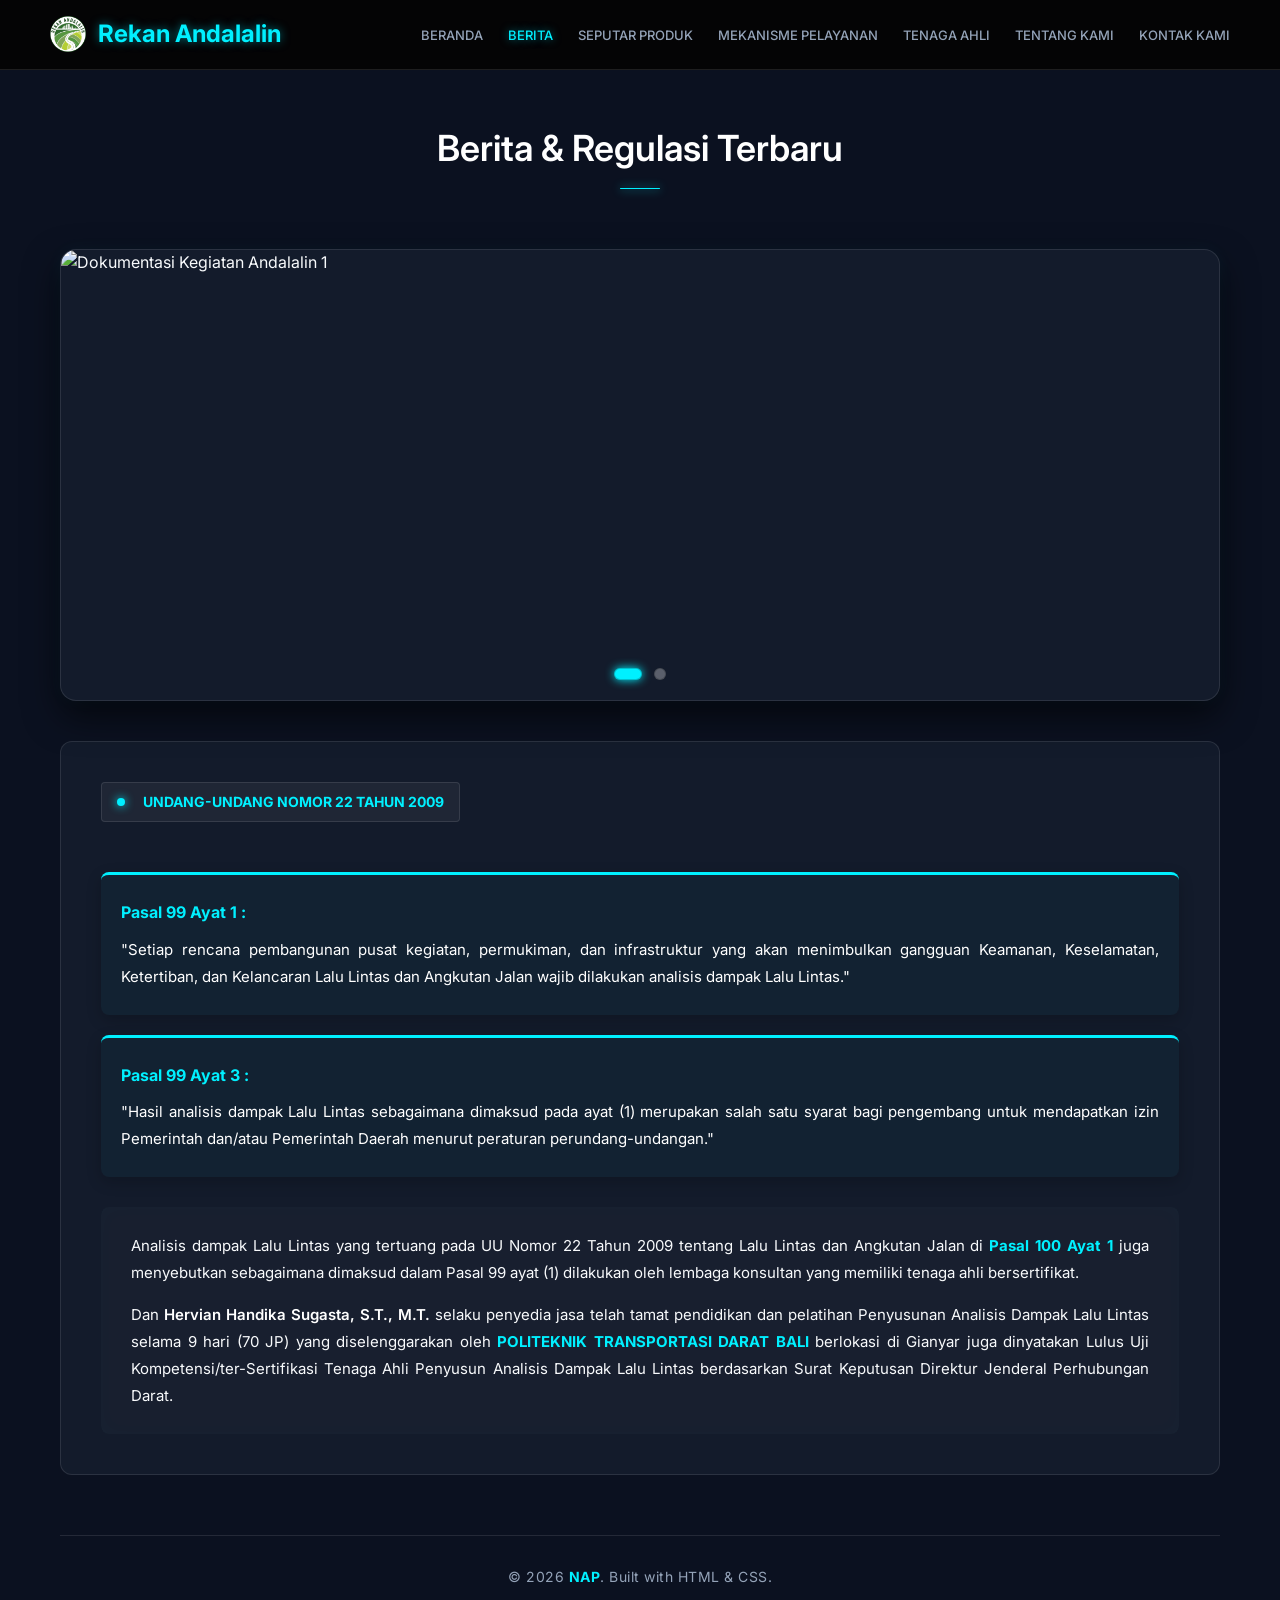
==== berita.html @ 8e554e56 "Update berita.html" ====
<!DOCTYPE html>
<html lang="id">
<head>
    <meta charset="UTF-8">
    <meta name="viewport" content="width=device-width, initial-scale=1.0">
    <title>Berita & Regulasi - Rekan Andalalin</title>
    <link rel="icon" type="image/png" href="logo.png">
    <link rel="stylesheet" href="style.css">
    <link href="https://fonts.googleapis.com/css2?family=Inter:wght@300;400;500;600;700&display=swap" rel="stylesheet">
</head>
<body>

    <nav class="navbar">
        <a href="index.html" class="logo-area" style="text-decoration: none;">
            <img src="logo.png" alt="Logo Rekan Andalalin" class="brand-logo">
            <h1 class="logo-text">Rekan Andalalin</h1>
        </a>
        
        <div class="hamburger" id="hamburger">
            <span></span>
            <span></span>
            <span></span>
        </div>

        <ul class="nav-links">
            <li><a href="index.html" class="nav-item">BERANDA</a></li>
            <li><a href="berita.html" class="nav-item active">BERITA</a></li>
            <li><a href="seputar-produk.html" class="nav-item">SEPUTAR PRODUK</a></li>
            <li><a href="mekanisme-pelayanan.html" class="nav-item">MEKANISME PELAYANAN</a></li>
            <li><a href="tenaga-ahli.html" class="nav-item">TENAGA AHLI</a></li>
            <li><a href="tentang-kami.html" class="nav-item">TENTANG KAMI</a></li>
            <li><a href="kontak-kami.html" class="nav-item">KONTAK KAMI</a></li>
        </ul>
    </nav>

    <main class="dashboard-container" style="padding-top: 120px;">
        
        <div style="text-align: center; margin-bottom: 60px;">
            <h2 class="section-title" style="margin-bottom: 10px;">Berita & Regulasi Terbaru</h2>
            <div style="width: 40px; height: 1px; background-color: var(--neon-cyan); margin: 0 auto; border-radius: 2px; box-shadow: 0 0 10px var(--neon-cyan);"></div>
        </div>

        <div class="carousel-container">
            <div class="carousel-wrapper">
                <div class="carousel-item active">
                    <img src="berita-cont-1.png" alt="Dokumentasi Kegiatan Andalalin 1">
                </div>
                <div class="carousel-item">
                    <img src="berita-cont-2.png" alt="Dokumentasi Kegiatan Andalalin 2">
                </div>
            </div>
            
            <div class="carousel-indicators">
                <span class="indicator active" onclick="jumpToSlide(0)"></span>
                <span class="indicator" onclick="jumpToSlide(1)"></span>
            </div>
        </div>

        <div class="extra-services">
            <div class="cyber-card-wide text-left">
                <div class="sub2-badge">
                    <span class="pulse-dot"></span> UNDANG-UNDANG NOMOR 22 TAHUN 2009
                </div>
                
                <div style="background: rgba(0, 240, 255, 0.03); border-top: 3px solid var(--neon-cyan); border-radius: 8px; padding: 25px 20px; margin-bottom: 20px; margin-top: 25px; box-shadow: 0 5px 15px rgba(0,0,0,0.2);">
                    <strong style="color: var(--neon-cyan); font-size: 16px; font-weight: 700; display: block; margin-bottom: 10px;">Pasal 99 Ayat 1 :</strong>
                    <p style="color: #fff; font-size: 15px; line-height: 1.8; margin: 0; text-align: justify;">
                        "Setiap rencana pembangunan pusat kegiatan, permukiman, dan infrastruktur yang akan menimbulkan gangguan Keamanan, Keselamatan, Ketertiban, dan Kelancaran Lalu Lintas dan Angkutan Jalan wajib dilakukan analisis dampak Lalu Lintas."
                    </p>
                </div>

                <div style="background: rgba(0, 240, 255, 0.03); border-top: 3px solid var(--neon-cyan); border-radius: 8px; padding: 25px 20px; margin-bottom: 30px; box-shadow: 0 5px 15px rgba(0,0,0,0.2);">
                    <strong style="color: var(--neon-cyan); font-size: 16px; font-weight: 700; display: block; margin-bottom: 10px;">Pasal 99 Ayat 3 :</strong>
                    <p style="color: #fff; font-size: 15px; line-height: 1.8; margin: 0; text-align: justify;">
                        "Hasil analisis dampak Lalu Lintas sebagaimana dimaksud pada ayat (1) merupakan salah satu syarat bagi pengembang untuk mendapatkan izin Pemerintah dan/atau Pemerintah Daerah menurut peraturan perundang-undangan."
                    </p>
                </div>

                <div style="background: rgba(255, 255, 255, 0.02); border-radius: 8px; padding: 25px 30px; margin-top: 20px; box-shadow: inset 0 0 20px rgba(0, 240, 255, 0.02);">
                    <p style="color: var(--text-light); line-height: 1.8; font-size: 15px; text-align: justify; margin: 0 0 15px 0;">
                        Analisis dampak Lalu Lintas yang tertuang pada UU Nomor 22 Tahun 2009 tentang Lalu Lintas dan Angkutan Jalan di <strong style="color: var(--neon-cyan);">Pasal 100 Ayat 1</strong> juga menyebutkan sebagaimana dimaksud dalam Pasal 99 ayat (1) dilakukan oleh lembaga konsultan yang memiliki tenaga ahli bersertifikat. 
                    </p>
                    
                    <p style="color: var(--text-light); line-height: 1.8; font-size: 15px; text-align: justify; margin: 0;">
                        Dan <strong style="color: #fff; font-weight: 600;">Hervian Handika Sugasta, S.T., M.T.</strong> selaku penyedia jasa telah tamat pendidikan dan pelatihan Penyusunan Analisis Dampak Lalu Lintas selama 9 hari (70 JP) yang diselenggarakan oleh <strong style="color: var(--neon-cyan);">POLITEKNIK TRANSPORTASI DARAT BALI</strong> berlokasi di Gianyar juga dinyatakan Lulus Uji Kompetensi/ter-Sertifikasi Tenaga Ahli Penyusun Analisis Dampak Lalu Lintas berdasarkan Surat Keputusan Direktur Jenderal Perhubungan Darat.
                    </p>
                </div>

            </div>
        </div>

        <footer class="site-footer">
            &copy; 2026 <a href="#" id="smart-email" title="Kirim Email ke NAP">NAP</a>. Built with HTML & CSS.
        </footer>
    </main>

    <script>
        // 1. Script Hamburger Menu Responsif
        const hamburger = document.getElementById("hamburger");
        const navMenu = document.querySelector(".nav-links");

        hamburger.addEventListener("click", () => {
            navMenu.classList.toggle("show");
        });

        // 2. Logic Mekanisme Carousel Otomatis 10 Detik
        let currentSlideIndex = 0;
        const slides = document.querySelectorAll('.carousel-item');
        const indicators = document.querySelectorAll('.indicator');
        const slideIntervalTime = 10000; 
        let slideTimer;

        function showSlide(index) {
            if (slides.length === 0) return;

            if (index >= slides.length) currentSlideIndex = 0;
            if (index < 0) currentSlideIndex = slides.length - 1;

            slides.forEach(slide => slide.classList.remove('active'));
            indicators.forEach(ind => ind.classList.remove('active'));

            slides[currentSlideIndex].classList.add('active');
            indicators[currentSlideIndex].classList.add('active');
        }

        function nextSlide() {
            currentSlideIndex++;
            showSlide(currentSlideIndex);
        }

        function jumpToSlide(index) {
            currentSlideIndex = index;
            showSlide(currentSlideIndex);
            resetTimer(); 
        }

        function startTimer() {
            slideTimer = setInterval(nextSlide, slideIntervalTime);
        }

        function resetTimer() {
            clearInterval(slideTimer);
            startTimer();
        }

        if (slides.length > 0) {
            startTimer();
        }

        // 3. Script Smart Email Link Footer
        const emailLink = document.getElementById("smart-email");
        const emailAddress = "nopiadintya24@gmail.com";
        const isMobile = /Android|webOS|iPhone|iPad|iPod|BlackBerry|IEMobile|Opera Mini/i.test(navigator.userAgent);

        if (isMobile) {
            emailLink.href = "mailto:" + emailAddress;
        } else {
            emailLink.href = "https://mail.google.com/mail/?view=cm&fs=1&to=" + emailAddress;
            emailLink.target = "_blank";
        }
    </script>
</body>
</html>
---- style.css ----
/* =========================================
   MASTER STYLE.CSS - REKAN ANDALALIN
   ========================================= */

/* --- 1. Reset & Variables --- */
:root {
    --bg-main: #0b1120;
    --bg-card: #131b2b;
    --neon-cyan: #00f0ff;
    --neon-violet: #a855f7;
    --text-light: #f8fafc;
    --text-muted: #94a3b8;
    --border-dim: rgba(255, 255, 255, 0.1);
}

.theme-violet {
    --neon-cyan: var(--neon-violet); 
}

* {
    margin: 0;
    padding: 0;
    box-sizing: border-box;
    font-family: 'Inter', sans-serif;
}

html { scroll-behavior: smooth; }
[id] { scroll-margin-top: 70px; }

body {
    background-color: var(--bg-main);
    color: var(--text-light);
    overflow-x: hidden;
    line-height: 1.6;
}

/* --- 2. Navigasi & Hamburger --- */
.navbar {
    display: flex; align-items: center; background-color: rgba(5, 5, 5, 0.95);
    backdrop-filter: blur(10px); height: 70px; position: fixed; top: 0; width: 100%;
    z-index: 1000; border-bottom: 1px solid var(--border-dim); padding: 0 50px;
}
.logo-area { display: flex; align-items: center; gap: 12px; }
.brand-logo { height: 36px; width: auto; object-fit: contain; }
.logo-text { font-size: 24px; font-weight: 700; color: var(--neon-cyan); text-shadow: 0 0 10px rgba(0, 240, 255, 0.5); }

.nav-links { display: flex; gap: 25px; list-style: none; margin-left: auto; }
.nav-links a { color: var(--text-muted); text-decoration: none; font-size: 13px; font-weight: 500; transition: all 0.3s ease; }
.nav-links a:hover, .nav-links a.active { color: var(--neon-cyan); text-shadow: 0 0 8px rgba(0, 240, 255, 0.5); }

.hamburger { display: none; flex-direction: column; gap: 5px; cursor: pointer; margin-left: auto; }
.hamburger span { width: 25px; height: 3px; background-color: var(--neon-cyan); border-radius: 2px; transition: 0.3s; }

/* --- 3. Hero Section --- */
.hero-section {
    position: relative; height: 100vh; display: flex; justify-content: center; align-items: center;
    background: linear-gradient(rgba(0, 0, 0, 0.6), rgba(0, 0, 0, 0.85)), url('https://images.unsplash.com/photo-1449824913935-59a10b8d2000?auto=format&fit=crop&w=1920&q=80') center/cover;
}
.hero-content { text-align: center; margin-top: -50px; padding: 0 20px; }
.hero-title { font-size: 64px; color: #fff; margin-bottom: 15px; font-weight: 700; letter-spacing: 1px; }
.hero-subtitle { font-size: 20px; color: var(--text-muted); font-weight: 300; }
.scroll-down { position: absolute; bottom: 50px; left: 50%; transform: translateX(-50%); width: 50px; height: 50px; border: 1px solid rgba(255, 255, 255, 0.3); border-radius: 50%; display: flex; justify-content: center; align-items: center; color: #fff; text-decoration: none; transition: 0.3s; animation: bounce 2s infinite; }
.scroll-down:hover { border-color: var(--neon-cyan); color: var(--neon-cyan); box-shadow: 0 0 15px rgba(0, 240, 255, 0.3); }
@keyframes bounce { 0%, 20%, 50%, 80%, 100% { transform: translateY(0) translateX(-50%); } 40% { transform: translateY(-15px) translateX(-50%); } 60% { transform: translateY(-7px) translateX(-50%); } }

/* --- KAPSUL LOGO SERTIFIKASI (HERO) --- */
.hero-certification { margin-bottom: 30px; padding: 0 10px; }
.cert-text { font-size: 12px; color: var(--neon-cyan); letter-spacing: 2px; font-weight: 600; margin-bottom: 15px; text-transform: uppercase; }
.glass-pill { display: inline-flex; justify-content: center; align-items: center; gap: 40px; background: rgba(0, 0, 0, 0.4); backdrop-filter: blur(8px); padding: 15px 45px; border-radius: 60px; border: 1px solid rgba(255, 255, 255, 0.1); box-shadow: 0 10px 30px rgba(0,0,0,0.5); }
.glass-logo { height: 75px; width: auto; filter: drop-shadow(0 5px 5px rgba(0,0,0,0.6)); }

/* --- 4. Layout Grid & Kartu Utama --- */
.dashboard-container { max-width: 1200px; margin: 0 auto; padding: 60px 20px 100px; }
.section-title { text-align: center; font-size: 36px; color: #fff; margin-bottom: 60px; font-weight: 600; }
.grid-3 { display: grid; grid-template-columns: repeat(3, 1fr); gap: 30px; }
.grid-2-services { display: grid; grid-template-columns: 1.5fr 1fr; gap: 30px; }
.grid-half { display: grid; grid-template-columns: 1fr 1fr; gap: 30px; }

.cyber-card { 
    background-color: var(--bg-card); 
    border: 1px solid var(--border-dim); 
    border-radius: 12px; 
    padding: 40px 30px; 
    transition: all 0.3s ease; 
    display: flex;
    flex-direction: column;
    justify-content: flex-start;
    align-items: center; 
    text-align: center;
}
.cyber-card:hover { border-color: var(--neon-cyan); box-shadow: 0 0 20px rgba(0, 240, 255, 0.1); transform: translateY(-5px); }
.cyber-card h3 { color: #fff; font-size: 20px; margin-bottom: 15px; font-weight: 600; }
.cyber-card p { color: var(--text-muted); font-size: 14px; line-height: 1.6; margin: 0; }

.cyber-card-wide { background-color: var(--bg-card); border: 1px solid var(--border-dim); border-radius: 12px; padding: 40px; transition: 0.3s; }
.cyber-card-wide:hover { border-color: var(--neon-cyan); box-shadow: 0 0 20px rgba(0, 240, 255, 0.1); transform: translateY(-5px); }
.cyber-card-wide h3 { font-size: 24px; color: #fff; font-weight: 600; margin-bottom: 20px; padding-bottom: 15px; border-bottom: 1px solid rgba(0, 240, 255, 0.2); }
.cyber-card-wide p { color: var(--text-muted); font-size: 15px; line-height: 1.8; }
.text-left { text-align: left !important; }

.extra-services { display: flex; flex-direction: column; gap: 30px; margin-top: 30px; }

/* --- PERBAIKAN IKON SHAPE DI BERANDA (KANDANG/WRAPPER) --- */
.icon-wrapper {
    height: 60px; 
    display: flex;
    align-items: center; 
    justify-content: center; 
    margin-bottom: 20px; 
}
.icon-shape { opacity: 1; display: block; }
.shape-rendah { width: 40px; height: 3px; background-color: var(--neon-cyan); transform: rotate(45deg); }
.shape-sedang { width: 40px; height: 40px; border: 2px dashed var(--neon-cyan); border-radius: 8px; }
.shape-tinggi { width: 40px; height: 40px; background: repeating-linear-gradient(0deg, transparent, transparent 6px, var(--neon-cyan) 6px, var(--neon-cyan) 8px); }

/* --- 5. HALAMAN SEPUTAR PRODUK --- */
.cyan-text { color: var(--neon-cyan) !important; font-size: 18px !important; margin-bottom: 25px !important; border-bottom: 1px solid rgba(0, 240, 255, 0.2); padding-bottom: 15px; }
.custom-list { margin-left: 20px; margin-bottom: 15px; color: #fff; list-style-type: square; }
.custom-number-list { margin-left: 20px; margin-bottom: 25px; color: var(--text-muted); }
.custom-number-list li { margin-bottom: 8px; padding-left: 5px; }
.note-box { background-color: rgba(0, 240, 255, 0.05); border-left: 4px solid var(--neon-cyan); padding: 15px 20px; border-radius: 4px; color: var(--text-light); font-size: 14px; line-height: 1.6; margin-top: 20px; }
.note-box strong { color: var(--neon-cyan); }
.output-highlight { font-weight: 700; color: var(--text-light); font-size: 18px !important; list-style-type: none !important; background: rgba(148, 163, 184, 0.1); border-left: 3px solid var(--neon-cyan); padding: 12px 20px; border-radius: 0 4px 4px 0; margin-bottom: 15px; margin-left: -20px; display: block; width: fit-content; transition: 0.3s; }
.output-highlight:hover { background: rgba(148, 163, 184, 0.2); box-shadow: inset 0 0 15px rgba(0, 240, 255, 0.1); }

/* --- 6. GAYA KOMPONEN KONTEN KHUSUS --- */
.main-header-panel { background: linear-gradient(90deg, rgba(0, 240, 255, 0.05) 0%, rgba(13, 17, 32, 0.9) 100%); border-left: 4px solid var(--neon-cyan); padding: 30px; margin-bottom: 40px; position: relative; overflow: hidden; }
.header-title-sub1 { font-size: 22px; color: #fff; letter-spacing: 1px; font-weight: 700; }
.sub2-badge { display: inline-flex; align-items: center; gap: 10px; background: rgba(255,255,255,0.05); padding: 8px 15px; border: 1px solid var(--border-dim); border-radius: 4px; font-size: 14px; font-weight: 700; color: var(--neon-cyan); margin-bottom: 25px; }

.pulse-dot { width: 8px; height: 8px; background-color: var(--neon-cyan); border-radius: 50%; box-shadow: 0 0 10px var(--neon-cyan); animation: pulse 2s infinite; flex-shrink: 0; margin-right: 8px; }
@keyframes pulse { 0% { transform: scale(1); opacity: 1; } 50% { transform: scale(1.5); opacity: 0.5; } 100% { transform: scale(1); opacity: 1; } }

.mechanism-list { list-style: none; margin-top: 20px; }
.mechanism-list li { background: rgba(255,255,255,0.02); margin-bottom: 15px; padding: 15px; border-radius: 8px; display: flex; align-items: flex-start; gap: 15px; font-size: 14px; border: 1px solid transparent; transition: 0.3s; flex-wrap: nowrap; }
.mechanism-list li:hover { border-color: rgba(0, 240, 255, 0.3); background: rgba(0, 240, 255, 0.05); }
.mechanism-list span { background: var(--neon-cyan); color: #000; display: flex; align-items: center; justify-content: center; border-radius: 4px; font-weight: 800; font-size: 12px; flex: 0 0 24px; min-height: 24px; max-height: 24px; margin-top: 2px; }
.mechanism-list span.badge-wide { flex: 0 0 75px; max-width: 75px; height: 28px; min-height: 28px; max-height: 28px; border-radius: 6px; font-size: 13px; background: var(--neon-violet); color: #fff; box-shadow: 0 0 10px rgba(168, 85, 247, 0.3); }

.arrow-right { color: var(--neon-cyan); margin: 0 10px; align-self: center; flex-shrink: 0; }
.mech-title { flex: 0 0 280px; }
.mech-desc { flex: 1; }
.feature-box { background: rgba(0, 240, 255, 0.05); border: 1px dashed var(--neon-cyan); padding: 25px; border-radius: 12px; text-align: center; }
.feature-box p { font-size: 16px; color: #fff; }
.feature-box strong { color: var(--neon-cyan); }

.list-label { flex: 0 0 110px; width: 110px; font-weight: 700; color: var(--text-light); }
.list-text { flex: 1; line-height: 1.6; }

/* --- TIMELINE STYLE UNTUK RIWAYAT PENDIDIKAN --- */
.timeline-wrapper { position: relative; margin-top: 25px; padding-bottom: 10px; }
.timeline-wrapper::before { content: ''; position: absolute; left: 37px; top: 15px; bottom: 0; width: 2px; background: rgba(0, 240, 255, 0.3); z-index: 0; }
.timeline-wrapper::after { content: ''; position: absolute; left: 35px; bottom: -5px; width: 6px; height: 6px; background: var(--neon-cyan); border-radius: 50%; box-shadow: 0 0 10px var(--neon-cyan); z-index: 0; }
.timeline-item { display: flex; align-items: center; gap: 20px; margin-bottom: 20px; position: relative; z-index: 1; }
.timeline-item:last-child { margin-bottom: 0; }
.timeline-badge { flex: 0 0 75px; width: 75px; height: 30px; background: var(--neon-cyan); color: #0b1120; display: flex; align-items: center; justify-content: center; border-radius: 6px; font-size: 13px; font-weight: 800; box-shadow: 0 0 15px rgba(0, 240, 255, 0.4); }
.timeline-content { background: rgba(255,255,255,0.02); border: 1px solid rgba(255,255,255,0.05); padding: 15px 20px; border-radius: 8px; flex: 1; transition: 0.3s; }
.timeline-content:hover { border-color: rgba(0, 240, 255, 0.5); background: rgba(0, 240, 255, 0.05); transform: translateX(5px); }
.timeline-content strong { color: #fff; font-size: 15px; letter-spacing: 0.5px; }
.timeline-content small { color: var(--text-muted); font-size: 13px; display: block; margin-top: 6px; }

/* --- GAYA BARU UNTUK LIST DIKLAT --- */
.diklat-list { list-style: none; margin-top: 25px; padding: 0; }
.diklat-list li { position: relative; padding-left: 45px; padding-right: 15px; margin-bottom: 20px; background: rgba(255,255,255,0.02); padding-top: 15px; padding-bottom: 15px; border-bottom: 1px solid rgba(255,255,255,0.05); border-radius: 8px; }
.diklat-list li:last-child { border-bottom: none; margin-bottom: 0; }
.diklat-list li::before { content: '▹'; position: absolute; left: 18px; top: 13px; color: var(--neon-cyan); font-size: 20px; }
.diklat-list strong { color: var(--neon-cyan); font-weight: 600; font-size: 14px; display: block; margin-bottom: 4px; }
.diklat-list span { color: var(--text-muted); font-size: 13.5px; }

/* --- GAYA KHUSUS HALAMAN KONTAK (FLEXBOX ALIGNMENT) --- */
.contact-item { display: flex; align-items: flex-start; gap: 20px; padding: 25px; background: rgba(255,255,255,0.02); border: 1px solid rgba(255,255,255,0.05); border-radius: 12px; margin-bottom: 20px; }
.contact-item:last-child { margin-bottom: 0; }
.contact-icon { flex: 0 0 28px; color: var(--neon-cyan); margin-top: 2px; }
.contact-icon svg { width: 28px; height: 28px; }
.contact-details { flex: 1; text-align: left; }
.contact-details h4 { color: var(--neon-cyan); font-size: 14px; letter-spacing: 1px; margin-bottom: 10px; text-transform: uppercase; }
.contact-details p { color: var(--text-light); font-size: 15px; line-height: 1.6; margin: 0; }

/* --- 8. CAROUSEL BERITA --- */
.carousel-container {
    position: relative;
    width: 100%; /* Dibuat 100% agar selebar kartu di bawahnya */
    margin: 0 auto 40px auto;
    border-radius: 16px;
    overflow: hidden;
    border: 1px solid var(--border-dim);
    box-shadow: 0 15px 35px rgba(0, 0, 0, 0.6), 0 0 15px rgba(0, 240, 255, 0.05);
    background-color: var(--bg-card);
}
.carousel-wrapper {
    position: relative;
    height: 450px;
    width: 100%;
}
.carousel-item {
    position: absolute;
    top: 0;
    left: 0;
    width: 100%;
    height: 100%;
    opacity: 0;
    transition: opacity 1s ease-in-out;
    display: flex;
    justify-content: center;
    align-items: center;
}
.carousel-item.active {
    opacity: 1;
    position: relative; 
}
.carousel-item img {
    width: 100%;
    height: 100%;
    object-fit: cover;
}
.carousel-indicators {
    position: absolute;
    bottom: 20px;
    left: 50%;
    transform: translateX(-50%);
    display: flex;
    gap: 12px;
    z-index: 10;
}
.indicator {
    width: 12px;
    height: 12px;
    border-radius: 50%;
    background: rgba(255, 255, 255, 0.3);
    cursor: pointer;
    transition: 0.3s;
    border: 1px solid rgba(0, 0, 0, 0.2);
}
.indicator.active {
    background: var(--neon-cyan);
    box-shadow: 0 0 10px var(--neon-cyan);
    width: 28px;
    border-radius: 6px;
}

/* --- GAYA UNTUK FOOTER --- */
.site-footer { text-align: center; padding: 30px 20px; margin-top: 60px; border-top: 1px solid var(--border-dim); color: var(--text-muted); font-size: 14px; letter-spacing: 0.5px; }
.site-footer a { color: var(--neon-cyan); text-decoration: none; font-weight: 700; transition: 0.3s; }
.site-footer a:hover { color: #fff; text-shadow: 0 0 10px var(--neon-cyan); }

/* --- 9. RESPONSIVE MOBILE SETTINGS --- */
@media (max-width: 900px) {
    .navbar { padding: 0 20px; justify-content: space-between; }
    .nav-links { position: absolute; top: 70px; left: -100%; width: 100%; background-color: rgba(5, 5, 5, 0.98); flex-direction: column; align-items: center; gap: 0; transition: left 0.3s ease; border-bottom: 1px solid var(--border-dim); }
    .nav-links.show { left: 0; }
    .nav-links a { display: block; padding: 20px; width: 100%; text-align: center; border-bottom: 1px solid rgba(255,255,255,0.05); }
    .hamburger { display: flex; }
    
    .grid-2-services, .grid-3, .grid-half { grid-template-columns: 1fr; }
    .header-title-sub1 { font-size: 16px; }
    .hero-title { font-size: 36px; }
    .dashboard-container { padding: 40px 20px; }
    .cyber-card, .cyber-card-wide { padding: 25px 20px; }

    .glass-pill { gap: 15px; padding: 12px 25px; border-radius: 40px; }
    .glass-logo { height: 45px; }
    .cert-text { font-size: 10px; letter-spacing: 1px; }
    
    .mechanism-list li { flex-wrap: nowrap !important; align-items: flex-start !important; gap: 15px !important; }
    
    .list-label { flex: 0 0 100px !important; width: 100px !important; margin: 0 !important; white-space: normal; }
    .list-text { flex: 1 1 auto !important; width: auto !important; margin: 0 !important; }

    .mech-title, .mech-desc { flex: 1; min-width: 0; text-align: left; font-size: 13px; line-height: 1.5; }
    .arrow-right { transform: none !important; margin: 0 6px !important; flex-shrink: 0; align-self: center; }

    /* Responsif Carousel */
    .carousel-wrapper { height: 250px; }
    .carousel-indicators { bottom: 12px; }
    .indicator { width: 8px; height: 8px; }
    .indicator.active { width: 20px; }
}
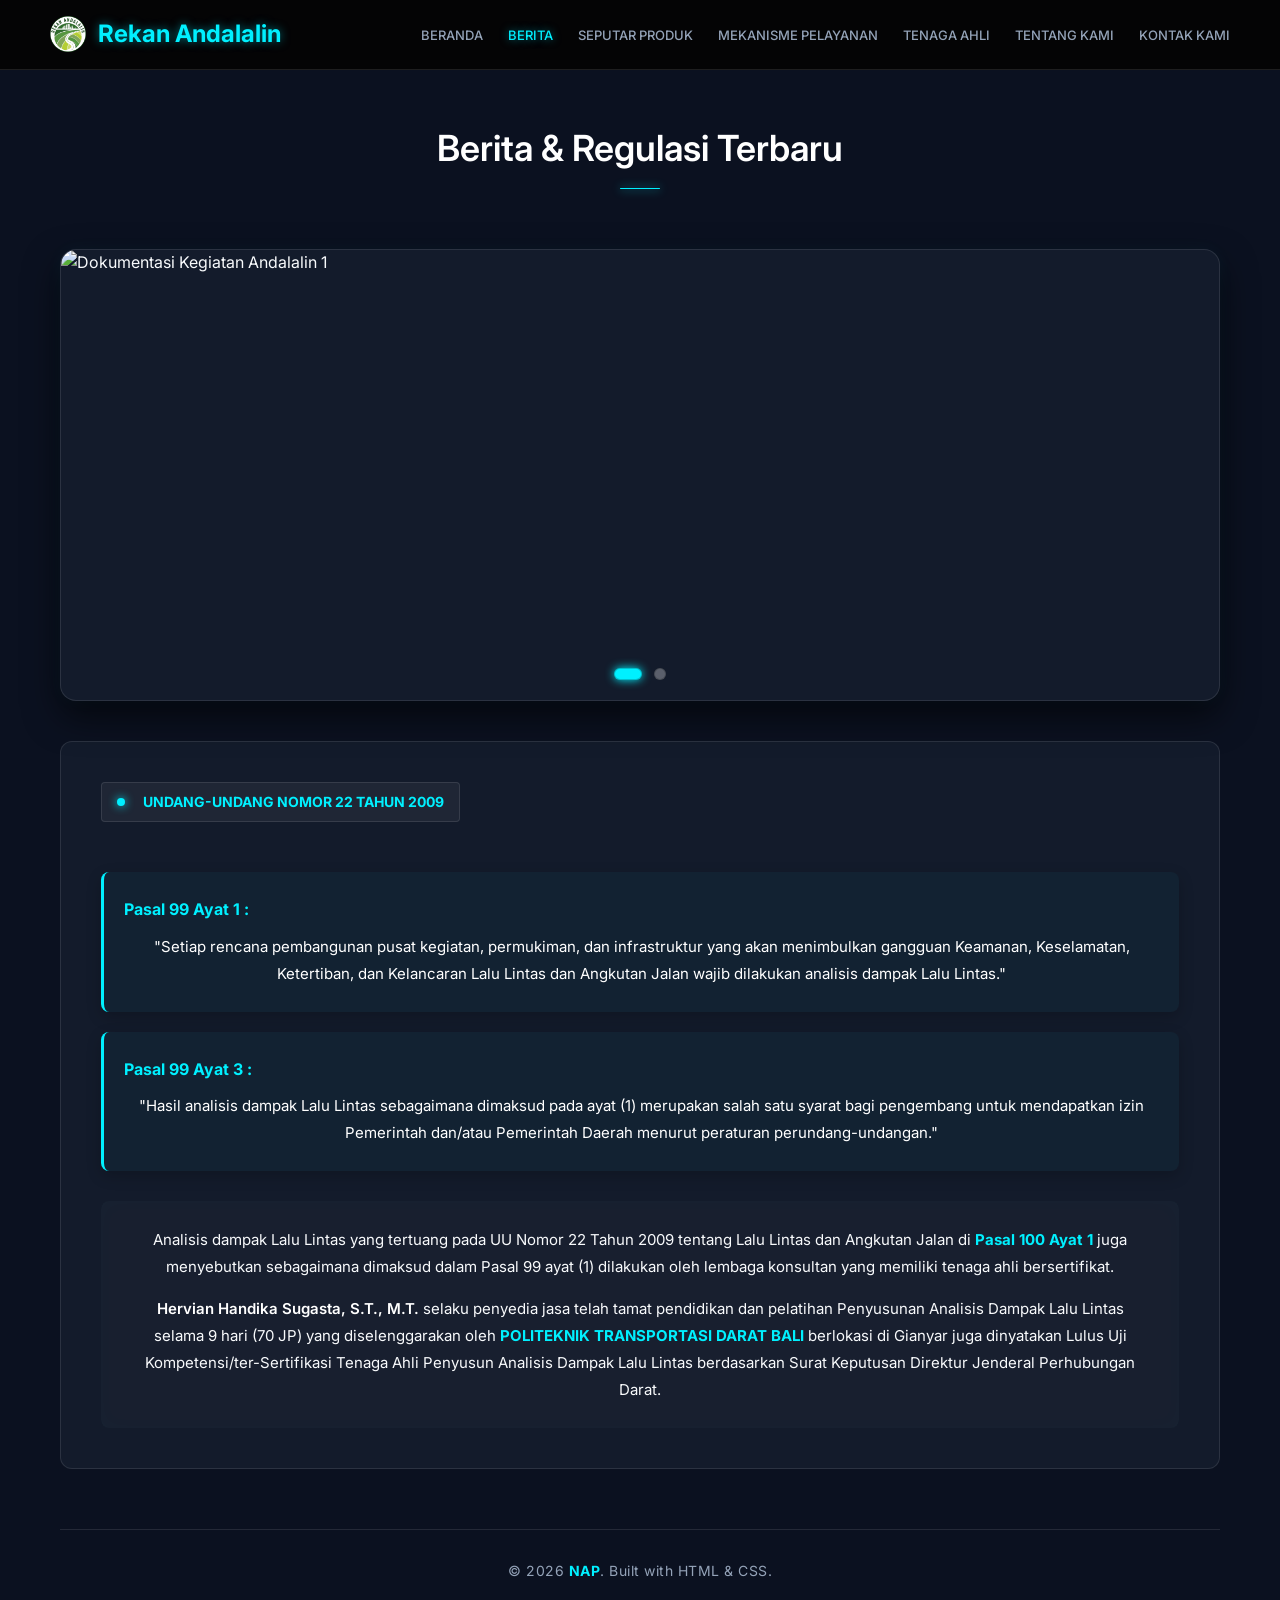
==== commit 2ebf46c6: "Update berita.html" ====
--- a/berita.html
+++ b/berita.html
@@ -62,27 +62,27 @@
                     <span class="pulse-dot"></span> UNDANG-UNDANG NOMOR 22 TAHUN 2009
                 </div>
                 
-                <div style="background: rgba(0, 240, 255, 0.03); border-top: 3px solid var(--neon-cyan); border-radius: 8px; padding: 25px 20px; margin-bottom: 20px; margin-top: 25px; box-shadow: 0 5px 15px rgba(0,0,0,0.2);">
+                <div style="background: rgba(0, 240, 255, 0.03); border-left: 3px solid var(--neon-cyan); border-radius: 8px; padding: 25px 20px; margin-bottom: 20px; margin-top: 25px; box-shadow: 0 5px 15px rgba(0,0,0,0.2);">
                     <strong style="color: var(--neon-cyan); font-size: 16px; font-weight: 700; display: block; margin-bottom: 10px;">Pasal 99 Ayat 1 :</strong>
-                    <p style="color: #fff; font-size: 15px; line-height: 1.8; margin: 0; text-align: justify;">
+                    <p style="color: #fff; font-size: 15px; line-height: 1.8; margin: 0; text-align: center;">
                         "Setiap rencana pembangunan pusat kegiatan, permukiman, dan infrastruktur yang akan menimbulkan gangguan Keamanan, Keselamatan, Ketertiban, dan Kelancaran Lalu Lintas dan Angkutan Jalan wajib dilakukan analisis dampak Lalu Lintas."
                     </p>
                 </div>
 
-                <div style="background: rgba(0, 240, 255, 0.03); border-top: 3px solid var(--neon-cyan); border-radius: 8px; padding: 25px 20px; margin-bottom: 30px; box-shadow: 0 5px 15px rgba(0,0,0,0.2);">
+                <div style="background: rgba(0, 240, 255, 0.03); border-left: 3px solid var(--neon-cyan); border-radius: 8px; padding: 25px 20px; margin-bottom: 30px; box-shadow: 0 5px 15px rgba(0,0,0,0.2);">
                     <strong style="color: var(--neon-cyan); font-size: 16px; font-weight: 700; display: block; margin-bottom: 10px;">Pasal 99 Ayat 3 :</strong>
-                    <p style="color: #fff; font-size: 15px; line-height: 1.8; margin: 0; text-align: justify;">
+                    <p style="color: #fff; font-size: 15px; line-height: 1.8; margin: 0; text-align: center;">
                         "Hasil analisis dampak Lalu Lintas sebagaimana dimaksud pada ayat (1) merupakan salah satu syarat bagi pengembang untuk mendapatkan izin Pemerintah dan/atau Pemerintah Daerah menurut peraturan perundang-undangan."
                     </p>
                 </div>
 
                 <div style="background: rgba(255, 255, 255, 0.02); border-radius: 8px; padding: 25px 30px; margin-top: 20px; box-shadow: inset 0 0 20px rgba(0, 240, 255, 0.02);">
-                    <p style="color: var(--text-light); line-height: 1.8; font-size: 15px; text-align: justify; margin: 0 0 15px 0;">
+                    <p style="color: var(--text-light); line-height: 1.8; font-size: 15px; text-align: center; margin: 0 0 15px 0;">
                         Analisis dampak Lalu Lintas yang tertuang pada UU Nomor 22 Tahun 2009 tentang Lalu Lintas dan Angkutan Jalan di <strong style="color: var(--neon-cyan);">Pasal 100 Ayat 1</strong> juga menyebutkan sebagaimana dimaksud dalam Pasal 99 ayat (1) dilakukan oleh lembaga konsultan yang memiliki tenaga ahli bersertifikat. 
                     </p>
                     
-                    <p style="color: var(--text-light); line-height: 1.8; font-size: 15px; text-align: justify; margin: 0;">
-                        Dan <strong style="color: #fff; font-weight: 600;">Hervian Handika Sugasta, S.T., M.T.</strong> selaku penyedia jasa telah tamat pendidikan dan pelatihan Penyusunan Analisis Dampak Lalu Lintas selama 9 hari (70 JP) yang diselenggarakan oleh <strong style="color: var(--neon-cyan);">POLITEKNIK TRANSPORTASI DARAT BALI</strong> berlokasi di Gianyar juga dinyatakan Lulus Uji Kompetensi/ter-Sertifikasi Tenaga Ahli Penyusun Analisis Dampak Lalu Lintas berdasarkan Surat Keputusan Direktur Jenderal Perhubungan Darat.
+                    <p style="color: var(--text-light); line-height: 1.8; font-size: 15px; text-align: center; margin: 0;">
+                        <strong style="color: #fff; font-weight: 600;">Hervian Handika Sugasta, S.T., M.T.</strong> selaku penyedia jasa telah tamat pendidikan dan pelatihan Penyusunan Analisis Dampak Lalu Lintas selama 9 hari (70 JP) yang diselenggarakan oleh <strong style="color: var(--neon-cyan);">POLITEKNIK TRANSPORTASI DARAT BALI</strong> berlokasi di Gianyar juga dinyatakan Lulus Uji Kompetensi/ter-Sertifikasi Tenaga Ahli Penyusun Analisis Dampak Lalu Lintas berdasarkan Surat Keputusan Direktur Jenderal Perhubungan Darat.
                     </p>
                 </div>
 
--- a/style.css
+++ b/style.css
@@ -100,14 +100,8 @@
 
 .extra-services { display: flex; flex-direction: column; gap: 30px; margin-top: 30px; }
 
-/* --- PERBAIKAN IKON SHAPE DI BERANDA (KANDANG/WRAPPER) --- */
-.icon-wrapper {
-    height: 60px; 
-    display: flex;
-    align-items: center; 
-    justify-content: center; 
-    margin-bottom: 20px; 
-}
+/* --- IKON SHAPE DI BERANDA --- */
+.icon-wrapper { height: 60px; display: flex; align-items: center; justify-content: center; margin-bottom: 20px; }
 .icon-shape { opacity: 1; display: block; }
 .shape-rendah { width: 40px; height: 3px; background-color: var(--neon-cyan); transform: rotate(45deg); }
 .shape-sedang { width: 40px; height: 40px; border: 2px dashed var(--neon-cyan); border-radius: 8px; }
@@ -123,7 +117,7 @@
 .output-highlight { font-weight: 700; color: var(--text-light); font-size: 18px !important; list-style-type: none !important; background: rgba(148, 163, 184, 0.1); border-left: 3px solid var(--neon-cyan); padding: 12px 20px; border-radius: 0 4px 4px 0; margin-bottom: 15px; margin-left: -20px; display: block; width: fit-content; transition: 0.3s; }
 .output-highlight:hover { background: rgba(148, 163, 184, 0.2); box-shadow: inset 0 0 15px rgba(0, 240, 255, 0.1); }
 
-/* --- 6. GAYA KOMPONEN KONTEN KHUSUS --- */
+/* --- 6. GAYA REKOMENDASI PIPELINE TERBARU (DESKTOP) --- */
 .main-header-panel { background: linear-gradient(90deg, rgba(0, 240, 255, 0.05) 0%, rgba(13, 17, 32, 0.9) 100%); border-left: 4px solid var(--neon-cyan); padding: 30px; margin-bottom: 40px; position: relative; overflow: hidden; }
 .header-title-sub1 { font-size: 22px; color: #fff; letter-spacing: 1px; font-weight: 700; }
 .sub2-badge { display: inline-flex; align-items: center; gap: 10px; background: rgba(255,255,255,0.05); padding: 8px 15px; border: 1px solid var(--border-dim); border-radius: 4px; font-size: 14px; font-weight: 700; color: var(--neon-cyan); margin-bottom: 25px; }
@@ -131,21 +125,89 @@
 .pulse-dot { width: 8px; height: 8px; background-color: var(--neon-cyan); border-radius: 50%; box-shadow: 0 0 10px var(--neon-cyan); animation: pulse 2s infinite; flex-shrink: 0; margin-right: 8px; }
 @keyframes pulse { 0% { transform: scale(1); opacity: 1; } 50% { transform: scale(1.5); opacity: 0.5; } 100% { transform: scale(1); opacity: 1; } }
 
-.mechanism-list { list-style: none; margin-top: 20px; }
-.mechanism-list li { background: rgba(255,255,255,0.02); margin-bottom: 15px; padding: 15px; border-radius: 8px; display: flex; align-items: flex-start; gap: 15px; font-size: 14px; border: 1px solid transparent; transition: 0.3s; flex-wrap: nowrap; }
-.mechanism-list li:hover { border-color: rgba(0, 240, 255, 0.3); background: rgba(0, 240, 255, 0.05); }
-.mechanism-list span { background: var(--neon-cyan); color: #000; display: flex; align-items: center; justify-content: center; border-radius: 4px; font-weight: 800; font-size: 12px; flex: 0 0 24px; min-height: 24px; max-height: 24px; margin-top: 2px; }
-.mechanism-list span.badge-wide { flex: 0 0 75px; max-width: 75px; height: 28px; min-height: 28px; max-height: 28px; border-radius: 6px; font-size: 13px; background: var(--neon-violet); color: #fff; box-shadow: 0 0 10px rgba(168, 85, 247, 0.3); }
-
-.arrow-right { color: var(--neon-cyan); margin: 0 10px; align-self: center; flex-shrink: 0; }
-.mech-title { flex: 0 0 280px; }
-.mech-desc { flex: 1; }
+.mechanism-list { 
+    list-style: none; 
+    margin-top: 20px; 
+    display: flex; 
+    flex-direction: column; 
+    gap: 16px; 
+    width: 100%; /* Memastikan lebar maksimum aman */
+}
+
+/* Transformasi Baris List Menjadi Pipeline Premium */
+.mechanism-list li { 
+    background: rgba(255,255,255,0.01); 
+    margin-bottom: 0; 
+    padding: 16px 24px; 
+    border-radius: 8px; 
+    display: flex; 
+    align-items: center; 
+    justify-content: flex-start;
+    gap: 15px; 
+    font-size: 14.5px; 
+    border: 1px solid rgba(255,255,255,0.03); 
+    transition: all 0.3s ease; 
+    flex-wrap: nowrap; 
+    width: 100%;
+}
+.mechanism-list li:hover { 
+    border-color: rgba(0, 240, 255, 0.2); 
+    border-left: 3px solid var(--neon-cyan); 
+    background: rgba(0, 240, 255, 0.02); 
+    box-shadow: 0 5px 15px rgba(0,0,0,0.3);
+    transform: translateX(4px);
+}
+
+/* KOTAK ANGKA: Kunci Mutlak Anti-Penyok */
+.mechanism-list span { 
+    background: rgba(0, 240, 255, 0.1); 
+    color: var(--neon-cyan); 
+    border: 1px solid rgba(0, 240, 255, 0.3);
+    display: flex; 
+    align-items: center; 
+    justify-content: center; 
+    border-radius: 6px; 
+    font-weight: 800; 
+    font-size: 13px; 
+    flex: 0 0 28px !important; 
+    width: 28px !important;
+    min-width: 28px !important;
+    max-width: 28px !important;
+    height: 28px !important; 
+    margin: 0; 
+    flex-shrink: 0 !important; 
+}
+
+/* KUNCI LEBAR AMAN: Kolom Kiri (Judul/Kriteria) */
+.mech-title, .list-label { 
+    flex: 0 0 200px; /* Lebar dikunci aman 200px agar tidak menjepit kolom kanan */
+    width: 200px; 
+    font-weight: 700; 
+    color: #fff; 
+    text-align: left;
+}
+
+/* Tanda Panah Pemisah */
+.arrow-right { color: var(--neon-cyan); margin: 0 10px; align-self: center; flex-shrink: 0; opacity: 0.5; }
+
+/* KOTAK KANAN: Kunci Anti-Melebar (Penjelasan) */
+.mech-desc, .list-text { 
+    flex: 1; 
+    min-width: 0; /* HARGA MATI: Mencegah kartu melebar ke kanan (out of bounds) */
+    background: rgba(0, 0, 0, 0.2);
+    border: 1px solid rgba(255,255,255,0.03);
+    padding: 12px 18px;
+    border-radius: 6px;
+    color: var(--text-light);
+    line-height: 1.6; 
+    text-align: left;
+    display: block; /* Mengembalikan teks ke sifat natural agar melipat otomatis */
+}
+.mech-desc strong, .list-text strong { color: var(--neon-cyan); font-weight: 600; }
+
 .feature-box { background: rgba(0, 240, 255, 0.05); border: 1px dashed var(--neon-cyan); padding: 25px; border-radius: 12px; text-align: center; }
 .feature-box p { font-size: 16px; color: #fff; }
 .feature-box strong { color: var(--neon-cyan); }
-
-.list-label { flex: 0 0 110px; width: 110px; font-weight: 700; color: var(--text-light); }
-.list-text { flex: 1; line-height: 1.6; }
 
 /* --- TIMELINE STYLE UNTUK RIWAYAT PENDIDIKAN --- */
 .timeline-wrapper { position: relative; margin-top: 25px; padding-bottom: 10px; }
@@ -167,7 +229,7 @@
 .diklat-list strong { color: var(--neon-cyan); font-weight: 600; font-size: 14px; display: block; margin-bottom: 4px; }
 .diklat-list span { color: var(--text-muted); font-size: 13.5px; }
 
-/* --- GAYA KHUSUS HALAMAN KONTAK (FLEXBOX ALIGNMENT) --- */
+/* --- GAYA KHUSUS HALAMAN KONTAK --- */
 .contact-item { display: flex; align-items: flex-start; gap: 20px; padding: 25px; background: rgba(255,255,255,0.02); border: 1px solid rgba(255,255,255,0.05); border-radius: 12px; margin-bottom: 20px; }
 .contact-item:last-child { margin-bottom: 0; }
 .contact-icon { flex: 0 0 28px; color: var(--neon-cyan); margin-top: 2px; }
@@ -177,66 +239,14 @@
 .contact-details p { color: var(--text-light); font-size: 15px; line-height: 1.6; margin: 0; }
 
 /* --- 8. CAROUSEL BERITA --- */
-.carousel-container {
-    position: relative;
-    width: 100%; /* Dibuat 100% agar selebar kartu di bawahnya */
-    margin: 0 auto 40px auto;
-    border-radius: 16px;
-    overflow: hidden;
-    border: 1px solid var(--border-dim);
-    box-shadow: 0 15px 35px rgba(0, 0, 0, 0.6), 0 0 15px rgba(0, 240, 255, 0.05);
-    background-color: var(--bg-card);
-}
-.carousel-wrapper {
-    position: relative;
-    height: 450px;
-    width: 100%;
-}
-.carousel-item {
-    position: absolute;
-    top: 0;
-    left: 0;
-    width: 100%;
-    height: 100%;
-    opacity: 0;
-    transition: opacity 1s ease-in-out;
-    display: flex;
-    justify-content: center;
-    align-items: center;
-}
-.carousel-item.active {
-    opacity: 1;
-    position: relative; 
-}
-.carousel-item img {
-    width: 100%;
-    height: 100%;
-    object-fit: cover;
-}
-.carousel-indicators {
-    position: absolute;
-    bottom: 20px;
-    left: 50%;
-    transform: translateX(-50%);
-    display: flex;
-    gap: 12px;
-    z-index: 10;
-}
-.indicator {
-    width: 12px;
-    height: 12px;
-    border-radius: 50%;
-    background: rgba(255, 255, 255, 0.3);
-    cursor: pointer;
-    transition: 0.3s;
-    border: 1px solid rgba(0, 0, 0, 0.2);
-}
-.indicator.active {
-    background: var(--neon-cyan);
-    box-shadow: 0 0 10px var(--neon-cyan);
-    width: 28px;
-    border-radius: 6px;
-}
+.carousel-container { position: relative; width: 100%; margin: 0 auto 40px auto; border-radius: 16px; overflow: hidden; border: 1px solid var(--border-dim); box-shadow: 0 15px 35px rgba(0, 0, 0, 0.6), 0 0 15px rgba(0, 240, 255, 0.05); background-color: var(--bg-card); }
+.carousel-wrapper { position: relative; height: 450px; width: 100%; }
+.carousel-item { position: absolute; top: 0; left: 0; width: 100%; height: 100%; opacity: 0; transition: opacity 1s ease-in-out; display: flex; justify-content: center; align-items: center; }
+.carousel-item.active { opacity: 1; position: relative; }
+.carousel-item img { width: 100%; height: 100%; object-fit: cover; }
+.carousel-indicators { position: absolute; bottom: 20px; left: 50%; transform: translateX(-50%); display: flex; gap: 12px; z-index: 10; }
+.indicator { width: 12px; height: 12px; border-radius: 50%; background: rgba(255, 255, 255, 0.3); cursor: pointer; transition: 0.3s; border: 1px solid rgba(0, 0, 0, 0.2); }
+.indicator.active { background: var(--neon-cyan); box-shadow: 0 0 10px var(--neon-cyan); width: 28px; border-radius: 6px; }
 
 /* --- GAYA UNTUK FOOTER --- */
 .site-footer { text-align: center; padding: 30px 20px; margin-top: 60px; border-top: 1px solid var(--border-dim); color: var(--text-muted); font-size: 14px; letter-spacing: 0.5px; }
@@ -260,14 +270,52 @@
     .glass-pill { gap: 15px; padding: 12px 25px; border-radius: 40px; }
     .glass-logo { height: 45px; }
     .cert-text { font-size: 10px; letter-spacing: 1px; }
+
+    /* --- REKAYASA STRUKTUR MOBILE SUPER PREMIUM --- */
+    .mechanism-list li { 
+        flex-direction: row !important; 
+        flex-wrap: wrap !important; 
+        align-items: center !important; 
+        gap: 0 !important; 
+        padding: 18px !important;
+    }
     
-    .mechanism-list li { flex-wrap: nowrap !important; align-items: flex-start !important; gap: 15px !important; }
-    
-    .list-label { flex: 0 0 100px !important; width: 100px !important; margin: 0 !important; white-space: normal; }
-    .list-text { flex: 1 1 auto !important; width: auto !important; margin: 0 !important; }
-
-    .mech-title, .mech-desc { flex: 1; min-width: 0; text-align: left; font-size: 13px; line-height: 1.5; }
-    .arrow-right { transform: none !important; margin: 0 6px !important; flex-shrink: 0; align-self: center; }
+    /* Penguncian Ekstra untuk Kotak Angka di Mobile */
+    .mechanism-list span {
+        flex: 0 0 28px !important;
+        width: 28px !important;
+        min-width: 28px !important; 
+        height: 28px !important;
+        margin-right: 12px !important;
+        margin-bottom: 12px !important;
+        flex-shrink: 0 !important;
+    }
+
+    .mech-title, .list-label { 
+        flex: 1 !important; 
+        width: calc(100% - 40px) !important;
+        margin-bottom: 12px !important;
+        font-size: 14.5px !important;
+    }
+
+    .arrow-right { display: none !important; }
+
+    .mech-desc, .list-text { 
+        flex: 0 0 100% !important; 
+        width: 100% !important; 
+        margin-left: 0 !important; 
+        background: rgba(255,255,255,0.02) !important;
+        border: none !important;
+        border-left: 2px solid var(--neon-cyan) !important;
+        border-radius: 4px !important;
+        padding: 12px 16px !important;
+        font-size: 13.5px !important;
+        
+        /* Mengamankan pembatasan di mobile */
+        min-width: 0 !important;
+        min-height: auto !important; 
+        display: block !important;
+    }
 
     /* Responsif Carousel */
     .carousel-wrapper { height: 250px; }
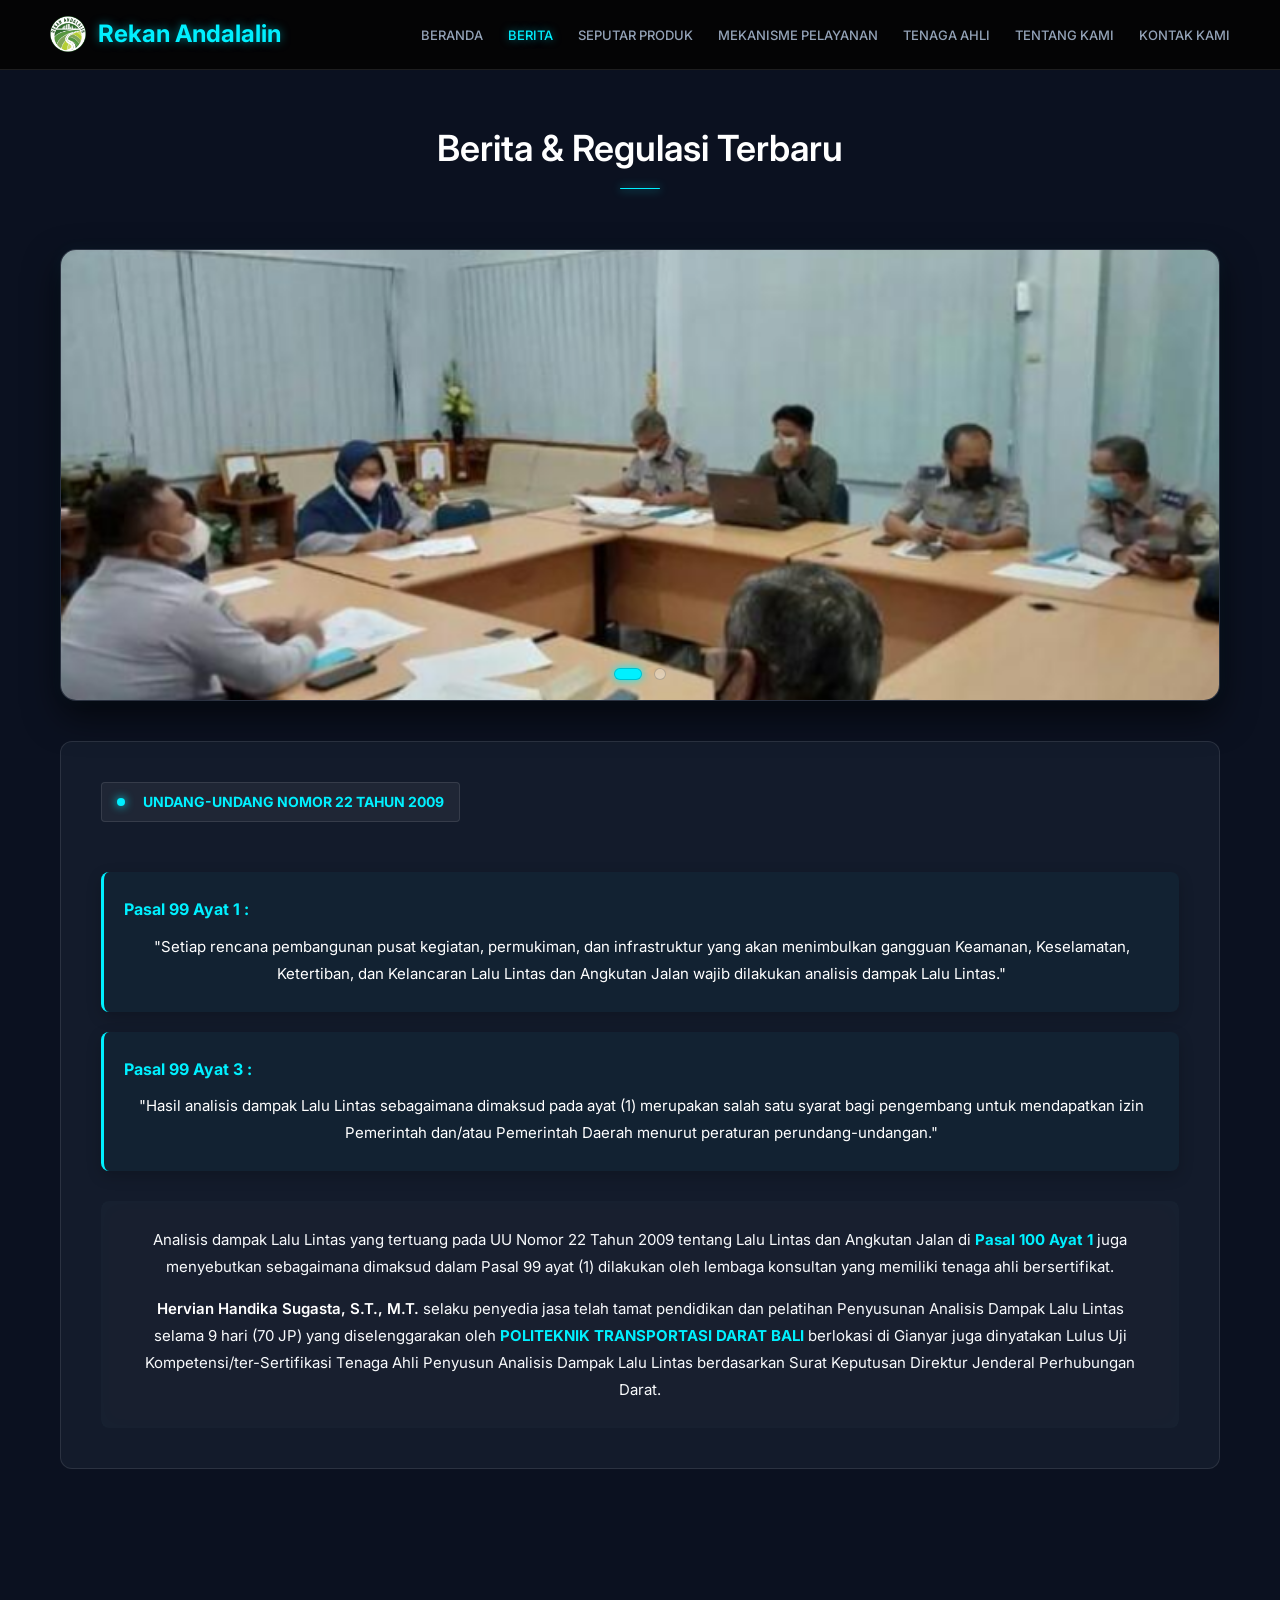
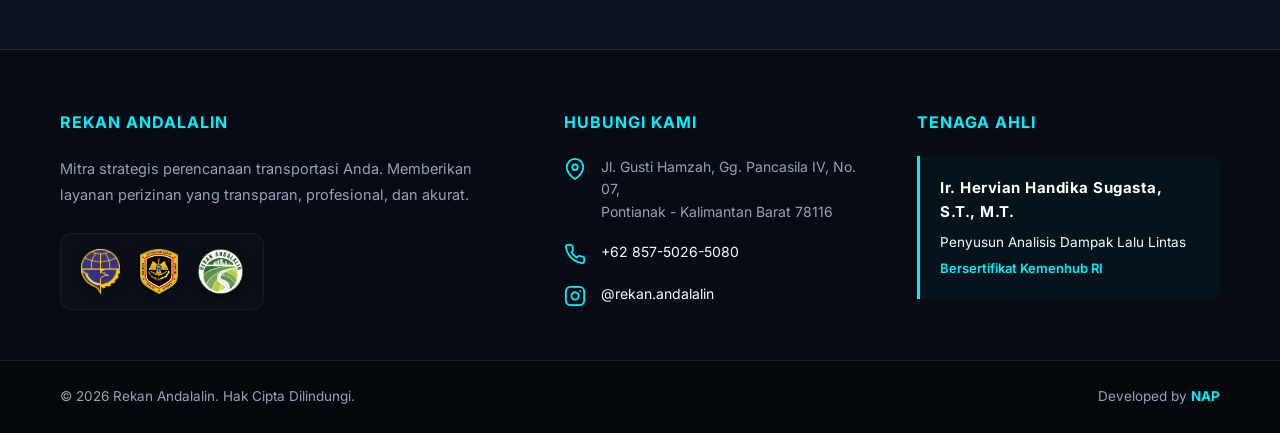
==== commit 813b3878: "Update berita.html" ====
--- a/berita.html
+++ b/berita.html
@@ -88,12 +88,58 @@
 
             </div>
         </div>
-
-        <footer class="site-footer">
-            &copy; 2026 <a href="#" id="smart-email" title="Kirim Email ke NAP">NAP</a>. Built with HTML & CSS.
+    </main>
+<footer class="site-footer-rich">
+            <div class="footer-container">
+                <div class="footer-grid">
+                    
+                    <div class="footer-col">
+                        <h3 class="footer-heading">Rekan Andalalin</h3>
+                        <p class="footer-text">Mitra strategis perencanaan transportasi Anda. Memberikan layanan perizinan yang transparan, profesional, dan akurat.</p>
+                        <div class="footer-logos">
+                            <img src="logo-kemenhub.png" alt="Kementerian Perhubungan" title="Kementerian Perhubungan">
+                            <img src="logo-ditjen.png" alt="Ditjen Hubdat" title="Direktorat Jenderal Perhubungan Darat">
+                            <img src="logo.png" alt="Rekan Andalalin" title="Rekan Andalalin">
+                        </div>
+                    </div>
+
+                    <div class="footer-col">
+                        <h3 class="footer-heading">Hubungi Kami</h3>
+                        <ul class="footer-contact">
+                            <li>
+                                <svg viewBox="0 0 24 24" fill="none" stroke="currentColor" stroke-width="2" stroke-linecap="round" stroke-linejoin="round"><path d="M21 10c0 7-9 13-9 13s-9-6-9-13a9 9 0 0 1 18 0z"></path><circle cx="12" cy="10" r="3"></circle></svg>
+                                <span>Jl. Gusti Hamzah, Gg. Pancasila IV, No. 07,<br>Pontianak - Kalimantan Barat 78116</span>
+                            </li>
+                            <li>
+                                <svg viewBox="0 0 24 24" fill="none" stroke="currentColor" stroke-width="2" stroke-linecap="round" stroke-linejoin="round"><path d="M22 16.92v3a2 2 0 0 1-2.18 2 19.79 19.79 0 0 1-8.63-3.07 19.5 19.5 0 0 1-6-6 19.79 19.79 0 0 1-3.07-8.67A2 2 0 0 1 4.11 2h3a2 2 0 0 1 2 1.72 12.84 12.84 0 0 0 .7 2.81 2 2 0 0 1-.45 2.11L8.09 9.91a16 16 0 0 0 6 6l1.27-1.27a2 2 0 0 1 2.11-.45 12.84 12.84 0 0 0 2.81.7A2 2 0 0 1 22 16.92z"></path></svg>
+                                <a href="https://wa.me/6285750265080" target="_blank">+62 857-5026-5080</a>
+                            </li>
+                            <li>
+                                <svg viewBox="0 0 24 24" fill="none" stroke="currentColor" stroke-width="2" stroke-linecap="round" stroke-linejoin="round"><rect x="2" y="2" width="20" height="20" rx="5" ry="5"></rect><path d="M16 11.37A4 4 0 1 1 12.63 8 4 4 0 0 1 16 11.37z"></path><line x1="17.5" y1="6.5" x2="17.51" y2="6.5"></line></svg>
+                                <a href="https://instagram.com/rekan.andalalin" target="_blank">@rekan.andalalin</a>
+                            </li>
+                        </ul>
+                    </div>
+
+                    <div class="footer-col">
+                        <h3 class="footer-heading">Tenaga Ahli</h3>
+                        <div class="expert-info">
+                            <p class="expert-name">Ir. Hervian Handika Sugasta, S.T., M.T.</p>
+                            <p class="expert-title">Penyusun Analisis Dampak Lalu Lintas</p>
+                            <p class="expert-cert">Bersertifikat Kemenhub RI</p>
+                        </div>
+                    </div>
+
+                </div>
+            </div>
+            
+            <div class="footer-bottom">
+                <div class="footer-bottom-content">
+                    <p>&copy; 2026 Rekan Andalalin. Hak Cipta Dilindungi.</p>
+                    <p>Developed by <a href="#" id="smart-email" title="Kirim Email ke NAP">NAP</a></p>
+                </div>
+            </div>
         </footer>
-    </main>
-
     <script>
         // 1. Script Hamburger Menu Responsif
         const hamburger = document.getElementById("hamburger");
--- a/style.css
+++ b/style.css
@@ -125,16 +125,8 @@
 .pulse-dot { width: 8px; height: 8px; background-color: var(--neon-cyan); border-radius: 50%; box-shadow: 0 0 10px var(--neon-cyan); animation: pulse 2s infinite; flex-shrink: 0; margin-right: 8px; }
 @keyframes pulse { 0% { transform: scale(1); opacity: 1; } 50% { transform: scale(1.5); opacity: 0.5; } 100% { transform: scale(1); opacity: 1; } }
 
-.mechanism-list { 
-    list-style: none; 
-    margin-top: 20px; 
-    display: flex; 
-    flex-direction: column; 
-    gap: 16px; 
-    width: 100%; /* Memastikan lebar maksimum aman */
-}
-
-/* Transformasi Baris List Menjadi Pipeline Premium */
+.mechanism-list { list-style: none; margin-top: 20px; display: flex; flex-direction: column; gap: 16px; width: 100%; }
+
 .mechanism-list li { 
     background: rgba(255,255,255,0.01); 
     margin-bottom: 0; 
@@ -149,6 +141,8 @@
     transition: all 0.3s ease; 
     flex-wrap: nowrap; 
     width: 100%;
+    max-width: 100%;
+    box-sizing: border-box;
 }
 .mechanism-list li:hover { 
     border-color: rgba(0, 240, 255, 0.2); 
@@ -158,7 +152,6 @@
     transform: translateX(4px);
 }
 
-/* KOTAK ANGKA: Kunci Mutlak Anti-Penyok */
 .mechanism-list span { 
     background: rgba(0, 240, 255, 0.1); 
     color: var(--neon-cyan); 
@@ -178,22 +171,20 @@
     flex-shrink: 0 !important; 
 }
 
-/* KUNCI LEBAR AMAN: Kolom Kiri (Judul/Kriteria) */
 .mech-title, .list-label { 
-    flex: 0 0 200px; /* Lebar dikunci aman 200px agar tidak menjepit kolom kanan */
-    width: 200px; 
+    flex: 1 1 35%; 
+    min-width: 120px; 
+    max-width: 220px; 
     font-weight: 700; 
     color: #fff; 
     text-align: left;
 }
 
-/* Tanda Panah Pemisah */
 .arrow-right { color: var(--neon-cyan); margin: 0 10px; align-self: center; flex-shrink: 0; opacity: 0.5; }
 
-/* KOTAK KANAN: Kunci Anti-Melebar (Penjelasan) */
 .mech-desc, .list-text { 
-    flex: 1; 
-    min-width: 0; /* HARGA MATI: Mencegah kartu melebar ke kanan (out of bounds) */
+    flex: 1 1 65%; 
+    min-width: 0; 
     background: rgba(0, 0, 0, 0.2);
     border: 1px solid rgba(255,255,255,0.03);
     padding: 12px 18px;
@@ -201,7 +192,8 @@
     color: var(--text-light);
     line-height: 1.6; 
     text-align: left;
-    display: block; /* Mengembalikan teks ke sifat natural agar melipat otomatis */
+    display: block; 
+    word-wrap: break-word; 
 }
 .mech-desc strong, .list-text strong { color: var(--neon-cyan); font-weight: 600; }
 
@@ -248,12 +240,144 @@
 .indicator { width: 12px; height: 12px; border-radius: 50%; background: rgba(255, 255, 255, 0.3); cursor: pointer; transition: 0.3s; border: 1px solid rgba(0, 0, 0, 0.2); }
 .indicator.active { background: var(--neon-cyan); box-shadow: 0 0 10px var(--neon-cyan); width: 28px; border-radius: 6px; }
 
-/* --- GAYA UNTUK FOOTER --- */
-.site-footer { text-align: center; padding: 30px 20px; margin-top: 60px; border-top: 1px solid var(--border-dim); color: var(--text-muted); font-size: 14px; letter-spacing: 0.5px; }
-.site-footer a { color: var(--neon-cyan); text-decoration: none; font-weight: 700; transition: 0.3s; }
-.site-footer a:hover { color: #fff; text-shadow: 0 0 10px var(--neon-cyan); }
-
-/* --- 9. RESPONSIVE MOBILE SETTINGS --- */
+/* --- 9. GAYA FOOTER PREMIUM MULTI-KOLOM --- */
+.site-footer-rich {
+    background-color: #070b14; 
+    border-top: 1px solid var(--border-dim);
+    margin-top: 80px;
+    padding-top: 60px;
+    color: var(--text-muted);
+    font-size: 14px;
+    width: 100%; /* Memaksa menyentuh ujung layar */
+    box-sizing: border-box; 
+}
+.footer-container {
+    max-width: 1200px;
+    margin: 0 auto;
+    padding: 0 20px;
+}
+.footer-grid {
+    display: grid;
+    grid-template-columns: 1.5fr 1fr 1fr;
+    gap: 50px;
+    margin-bottom: 50px;
+}
+.footer-heading {
+    color: var(--neon-cyan);
+    font-size: 16px;
+    font-weight: 700;
+    margin-bottom: 20px;
+    text-transform: uppercase;
+    letter-spacing: 1px;
+}
+.footer-text {
+    line-height: 1.8;
+    margin-bottom: 25px;
+    font-size: 14.5px;
+}
+
+/* Kolom Logo */
+.footer-logos {
+    display: flex;
+    align-items: center;
+    gap: 20px;
+    background: rgba(255,255,255,0.02);
+    padding: 15px 20px;
+    border-radius: 12px;
+    border: 1px solid rgba(255,255,255,0.05);
+    width: fit-content;
+}
+.footer-logos img {
+    height: 45px;
+    width: auto;
+    filter: drop-shadow(0 2px 5px rgba(0,0,0,0.5));
+    transition: 0.3s;
+}
+.footer-logos img:hover {
+    transform: scale(1.1);
+    filter: drop-shadow(0 0 8px rgba(0, 240, 255, 0.4));
+}
+
+/* Kolom Kontak */
+.footer-contact {
+    list-style: none;
+    display: flex;
+    flex-direction: column;
+    gap: 18px;
+}
+.footer-contact li {
+    display: flex;
+    align-items: flex-start;
+    gap: 15px;
+    line-height: 1.6;
+}
+.footer-contact svg {
+    width: 22px;
+    height: 22px;
+    color: var(--neon-cyan);
+    flex-shrink: 0;
+    margin-top: 2px;
+}
+.footer-contact a {
+    color: var(--text-light);
+    text-decoration: none;
+    transition: 0.3s;
+}
+.footer-contact a:hover {
+    color: var(--neon-cyan);
+}
+
+/* Kolom Tenaga Ahli */
+.expert-info {
+    background: rgba(0, 240, 255, 0.03);
+    border-left: 3px solid var(--neon-cyan);
+    padding: 20px;
+    border-radius: 0 8px 8px 0;
+}
+.expert-name {
+    color: #fff;
+    font-weight: 700;
+    font-size: 15px;
+    margin-bottom: 8px;
+    letter-spacing: 0.5px;
+}
+.expert-title {
+    color: var(--text-light);
+    font-size: 13.5px;
+    margin-bottom: 5px;
+}
+.expert-cert {
+    color: var(--neon-cyan);
+    font-size: 13px;
+    font-weight: 600;
+}
+
+/* Bilah Bawah Copyright */
+.footer-bottom {
+    border-top: 1px solid var(--border-dim);
+    padding: 25px 0;
+    background: #04070c;
+}
+.footer-bottom-content {
+    max-width: 1200px;
+    margin: 0 auto;
+    padding: 0 20px;
+    display: flex;
+    justify-content: space-between;
+    align-items: center;
+    font-size: 13.5px;
+}
+.footer-bottom-content a {
+    color: var(--neon-cyan);
+    text-decoration: none;
+    font-weight: 700;
+}
+.footer-bottom-content a:hover {
+    text-shadow: 0 0 10px var(--neon-cyan);
+}
+
+
+/* --- 10. RESPONSIVE MOBILE SETTINGS --- */
 @media (max-width: 900px) {
     .navbar { padding: 0 20px; justify-content: space-between; }
     .nav-links { position: absolute; top: 70px; left: -100%; width: 100%; background-color: rgba(5, 5, 5, 0.98); flex-direction: column; align-items: center; gap: 0; transition: left 0.3s ease; border-bottom: 1px solid var(--border-dim); }
@@ -271,16 +395,15 @@
     .glass-logo { height: 45px; }
     .cert-text { font-size: 10px; letter-spacing: 1px; }
 
-    /* --- REKAYASA STRUKTUR MOBILE SUPER PREMIUM --- */
     .mechanism-list li { 
         flex-direction: row !important; 
         flex-wrap: wrap !important; 
         align-items: center !important; 
         gap: 0 !important; 
         padding: 18px !important;
+        max-width: 100% !important;
     }
     
-    /* Penguncian Ekstra untuk Kotak Angka di Mobile */
     .mechanism-list span {
         flex: 0 0 28px !important;
         width: 28px !important;
@@ -294,6 +417,7 @@
     .mech-title, .list-label { 
         flex: 1 !important; 
         width: calc(100% - 40px) !important;
+        max-width: 100% !important;
         margin-bottom: 12px !important;
         font-size: 14.5px !important;
     }
@@ -303,6 +427,7 @@
     .mech-desc, .list-text { 
         flex: 0 0 100% !important; 
         width: 100% !important; 
+        max-width: 100% !important;
         margin-left: 0 !important; 
         background: rgba(255,255,255,0.02) !important;
         border: none !important;
@@ -310,16 +435,24 @@
         border-radius: 4px !important;
         padding: 12px 16px !important;
         font-size: 13.5px !important;
-        
-        /* Mengamankan pembatasan di mobile */
         min-width: 0 !important;
         min-height: auto !important; 
         display: block !important;
     }
 
-    /* Responsif Carousel */
     .carousel-wrapper { height: 250px; }
     .carousel-indicators { bottom: 12px; }
     .indicator { width: 8px; height: 8px; }
     .indicator.active { width: 20px; }
-}
+
+    /* Responsif Footer */
+    .footer-grid {
+        grid-template-columns: 1fr; /* Susun ke bawah di HP */
+        gap: 40px;
+    }
+    .footer-bottom-content {
+        flex-direction: column;
+        text-align: center;
+        gap: 15px;
+    }
+}
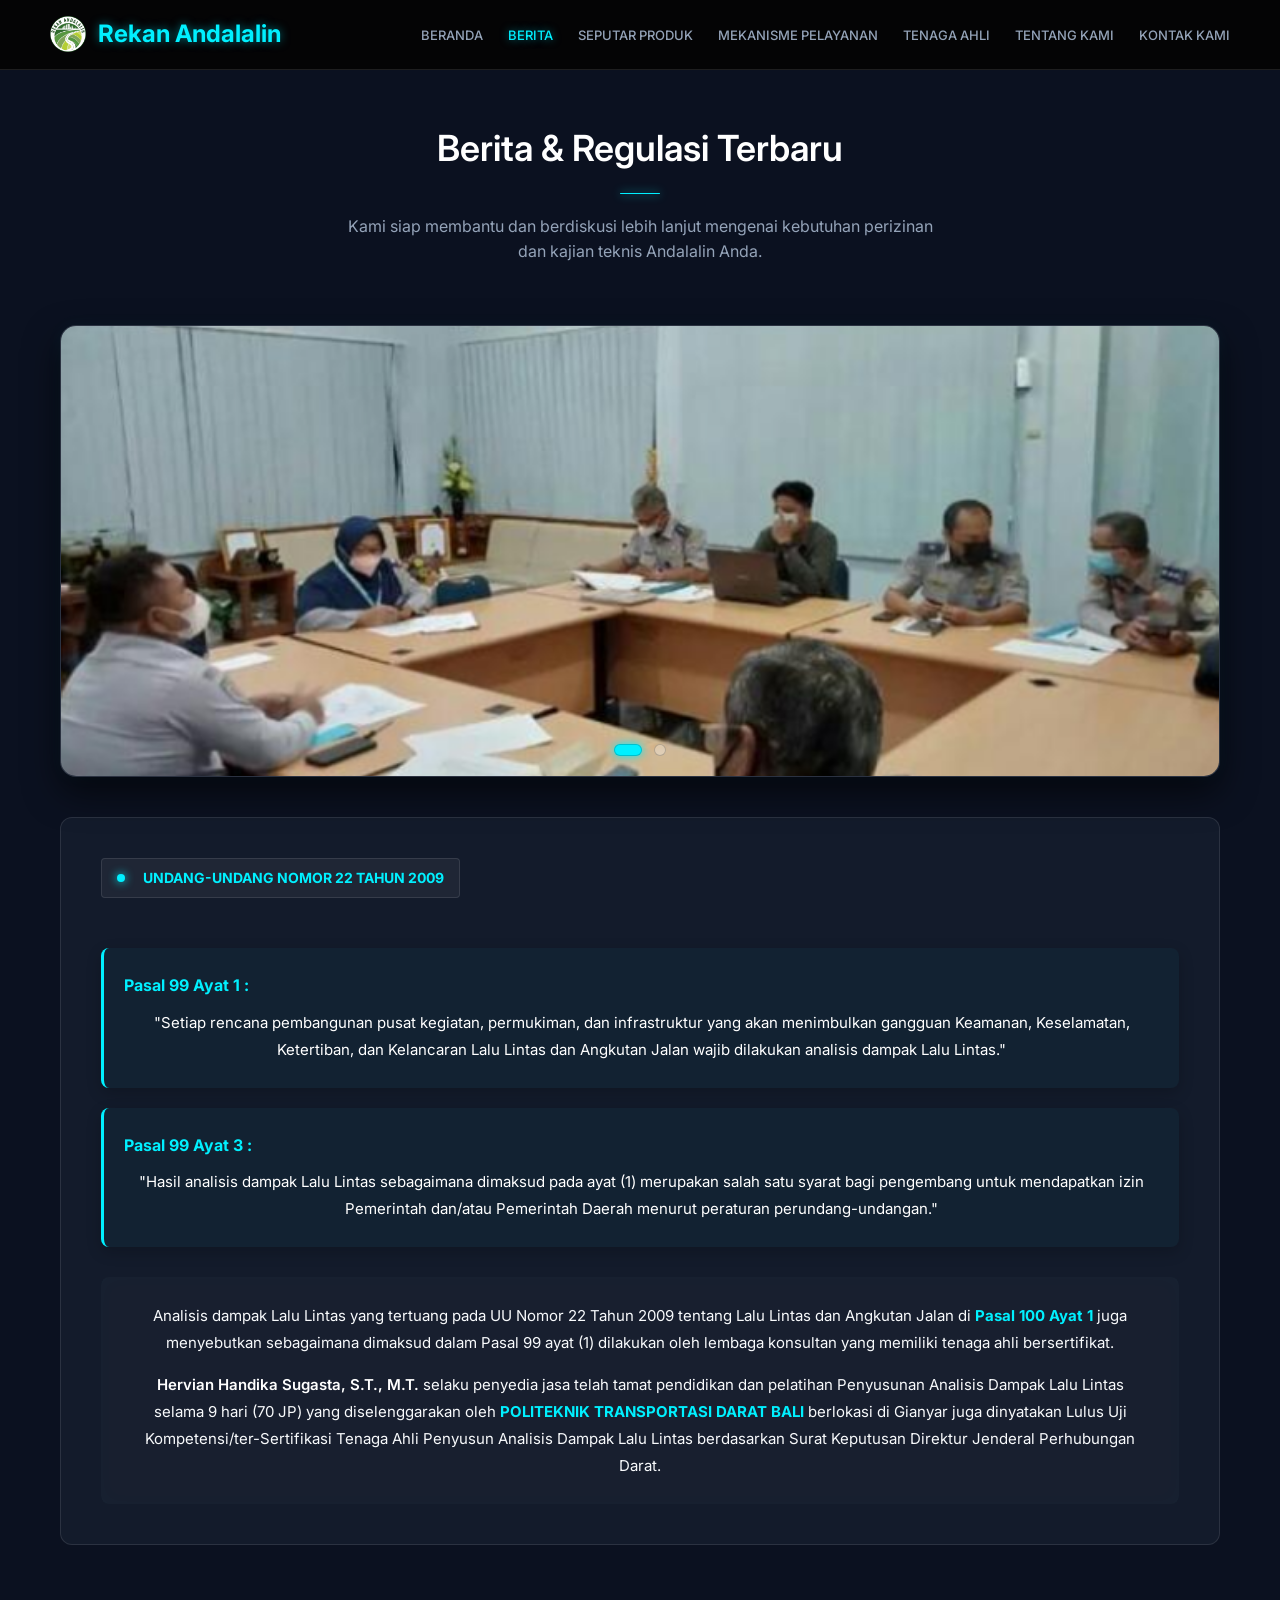
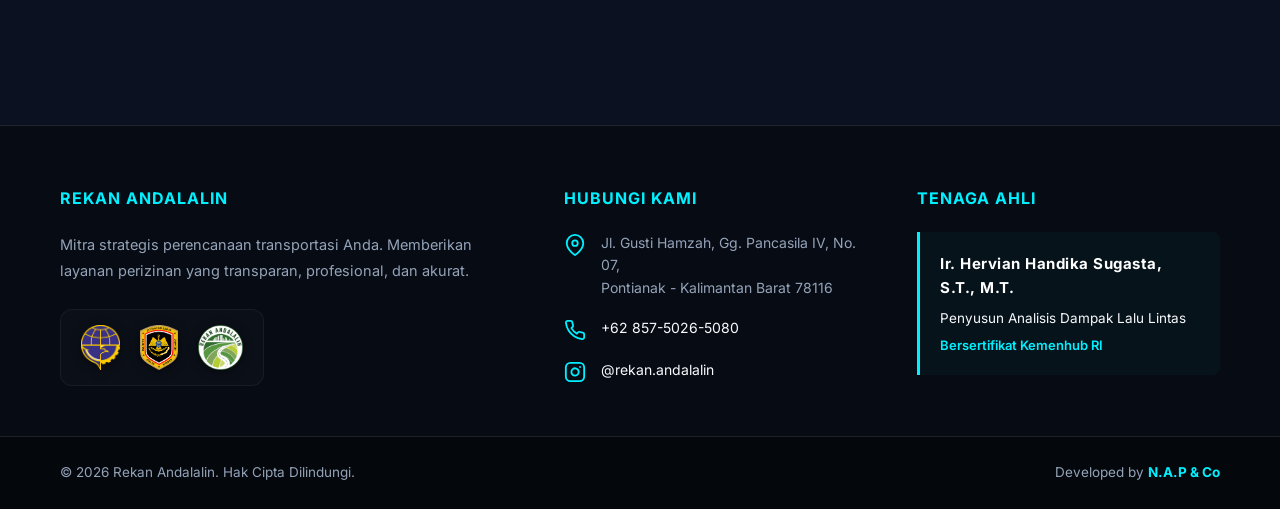
==== commit 1f6f0b2e: "Update berita.html" ====
--- a/berita.html
+++ b/berita.html
@@ -23,21 +23,22 @@
         </div>
 
         <ul class="nav-links">
-            <li><a href="index.html" class="nav-item">BERANDA</a></li>
-            <li><a href="berita.html" class="nav-item active">BERITA</a></li>
-            <li><a href="seputar-produk.html" class="nav-item">SEPUTAR PRODUK</a></li>
-            <li><a href="mekanisme-pelayanan.html" class="nav-item">MEKANISME PELAYANAN</a></li>
-            <li><a href="tenaga-ahli.html" class="nav-item">TENAGA AHLI</a></li>
-            <li><a href="tentang-kami.html" class="nav-item">TENTANG KAMI</a></li>
-            <li><a href="kontak-kami.html" class="nav-item">KONTAK KAMI</a></li>
+            <li><a href="/" class="nav-item">BERANDA</a></li>
+            <li><a href="/berita" class="nav-item active">BERITA</a></li>
+            <li><a href="/seputar-produk" class="nav-item">SEPUTAR PRODUK</a></li>
+            <li><a href="/mekanisme-pelayanan" class="nav-item">MEKANISME PELAYANAN</a></li>
+            <li><a href="/tenaga-ahli" class="nav-item">TENAGA AHLI</a></li>
+            <li><a href="/tentang-kami" class="nav-item">TENTANG KAMI</a></li>
+            <li><a href="/kontak-kami" class="nav-item">KONTAK KAMI</a></li>
         </ul>
     </nav>
 
     <main class="dashboard-container" style="padding-top: 120px;">
         
         <div style="text-align: center; margin-bottom: 60px;">
-            <h2 class="section-title" style="margin-bottom: 10px;">Berita & Regulasi Terbaru</h2>
-            <div style="width: 40px; height: 1px; background-color: var(--neon-cyan); margin: 0 auto; border-radius: 2px; box-shadow: 0 0 10px var(--neon-cyan);"></div>
+            <h2 class="section-title" style="margin-bottom: 15px;">Berita & Regulasi Terbaru</h2>
+            <div style="width: 40px; height: 1px; background-color: var(--neon-cyan); margin: 0 auto 20px auto; border-radius: 2px; box-shadow: 0 0 10px var(--neon-cyan);"></div>
+            <p style="color: var(--text-muted); font-size: 16px; max-width: 600px; margin: 0 auto;">Kami siap membantu dan berdiskusi lebih lanjut mengenai kebutuhan perizinan dan kajian teknis Andalalin Anda.</p>
         </div>
 
         <div class="carousel-container">
@@ -136,7 +137,7 @@
             <div class="footer-bottom">
                 <div class="footer-bottom-content">
                     <p>&copy; 2026 Rekan Andalalin. Hak Cipta Dilindungi.</p>
-                    <p>Developed by <a href="#" id="smart-email" title="Kirim Email ke NAP">NAP</a></p>
+                    <p>Developed by <a href="#" id="smart-email" title="Kirim Email ke NAP">N.A.P & Co</a></p>
                 </div>
             </div>
         </footer>
@@ -153,7 +154,7 @@
         let currentSlideIndex = 0;
         const slides = document.querySelectorAll('.carousel-item');
         const indicators = document.querySelectorAll('.indicator');
-        const slideIntervalTime = 10000; 
+        const slideIntervalTime = 3000; 
         let slideTimer;
 
         function showSlide(index) {
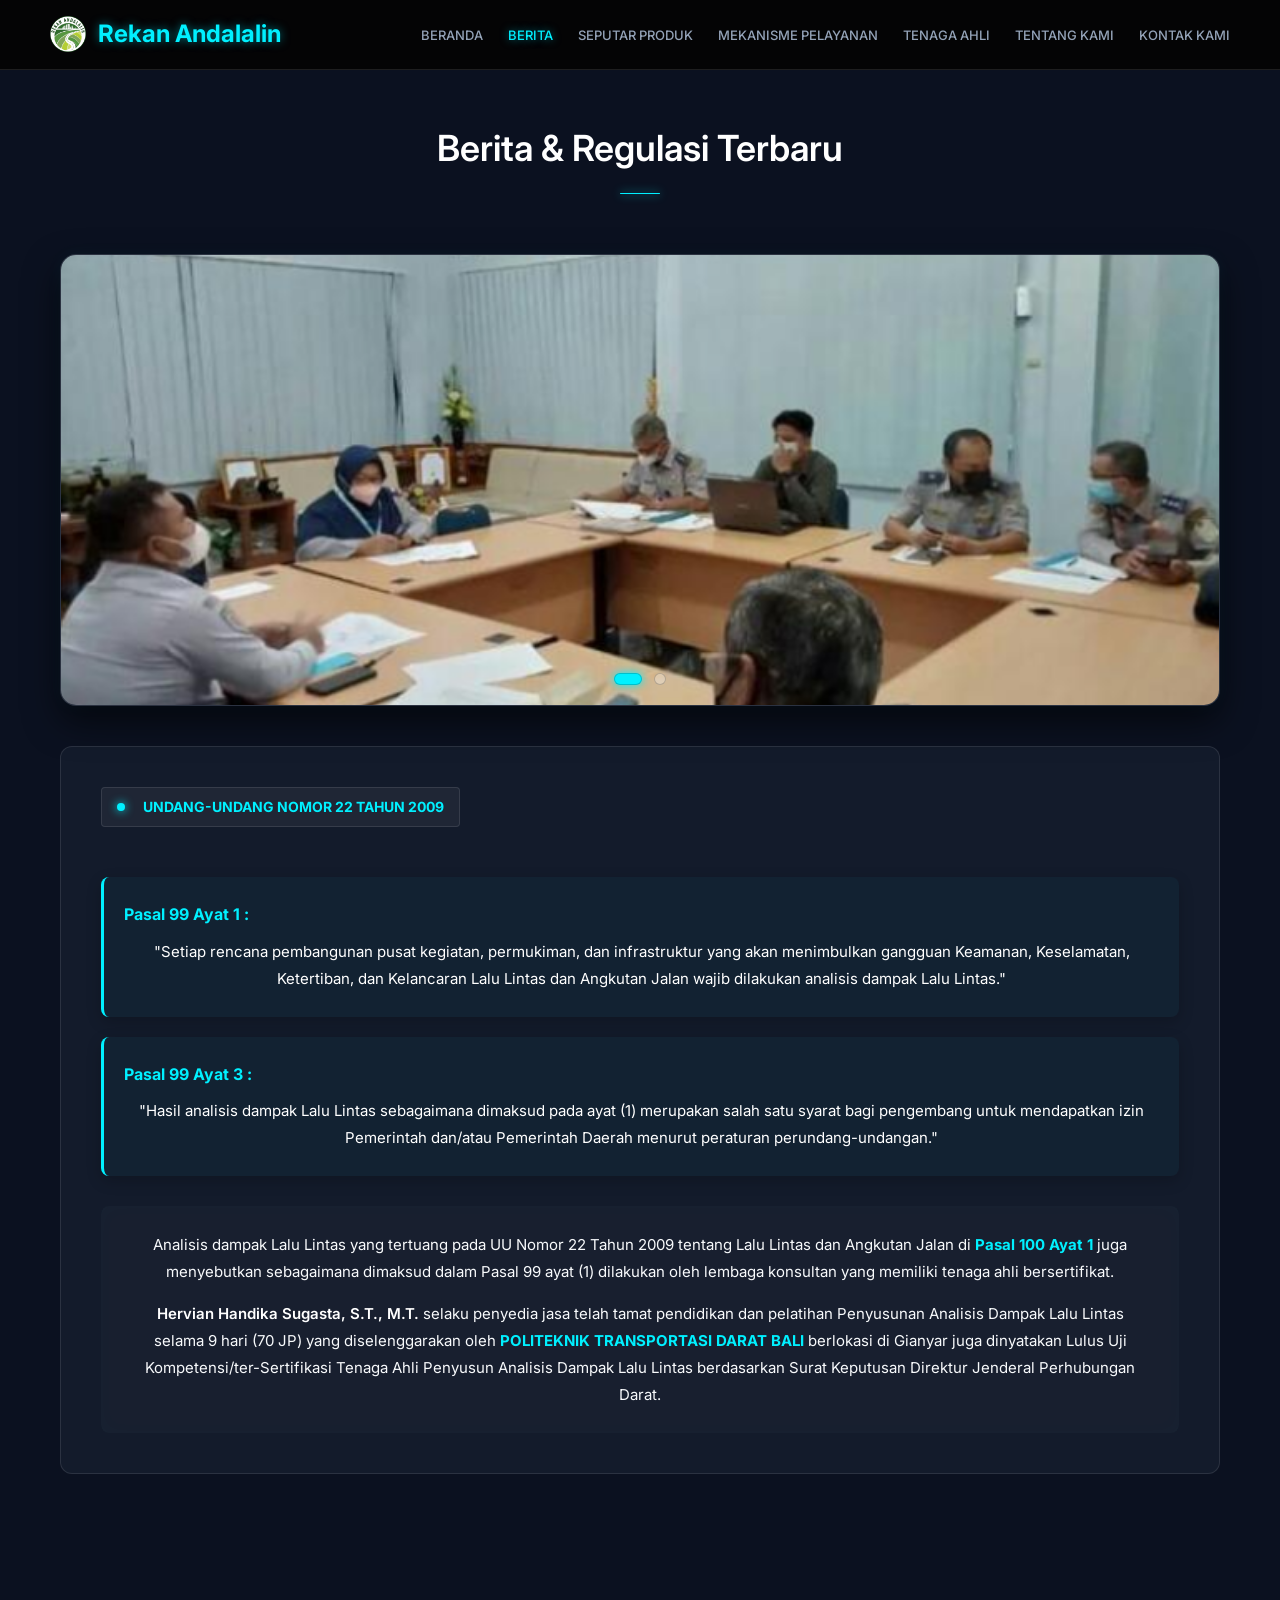
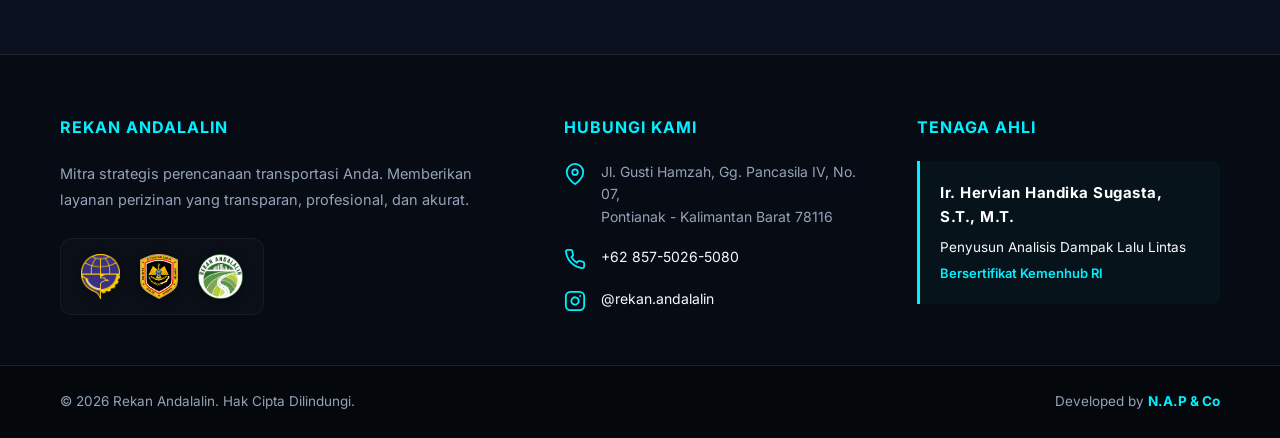
==== commit 5a1c77cd: "Update berita.html" ====
--- a/berita.html
+++ b/berita.html
@@ -38,7 +38,6 @@
         <div style="text-align: center; margin-bottom: 60px;">
             <h2 class="section-title" style="margin-bottom: 15px;">Berita & Regulasi Terbaru</h2>
             <div style="width: 40px; height: 1px; background-color: var(--neon-cyan); margin: 0 auto 20px auto; border-radius: 2px; box-shadow: 0 0 10px var(--neon-cyan);"></div>
-            <p style="color: var(--text-muted); font-size: 16px; max-width: 600px; margin: 0 auto;">Kami siap membantu dan berdiskusi lebih lanjut mengenai kebutuhan perizinan dan kajian teknis Andalalin Anda.</p>
         </div>
 
         <div class="carousel-container">
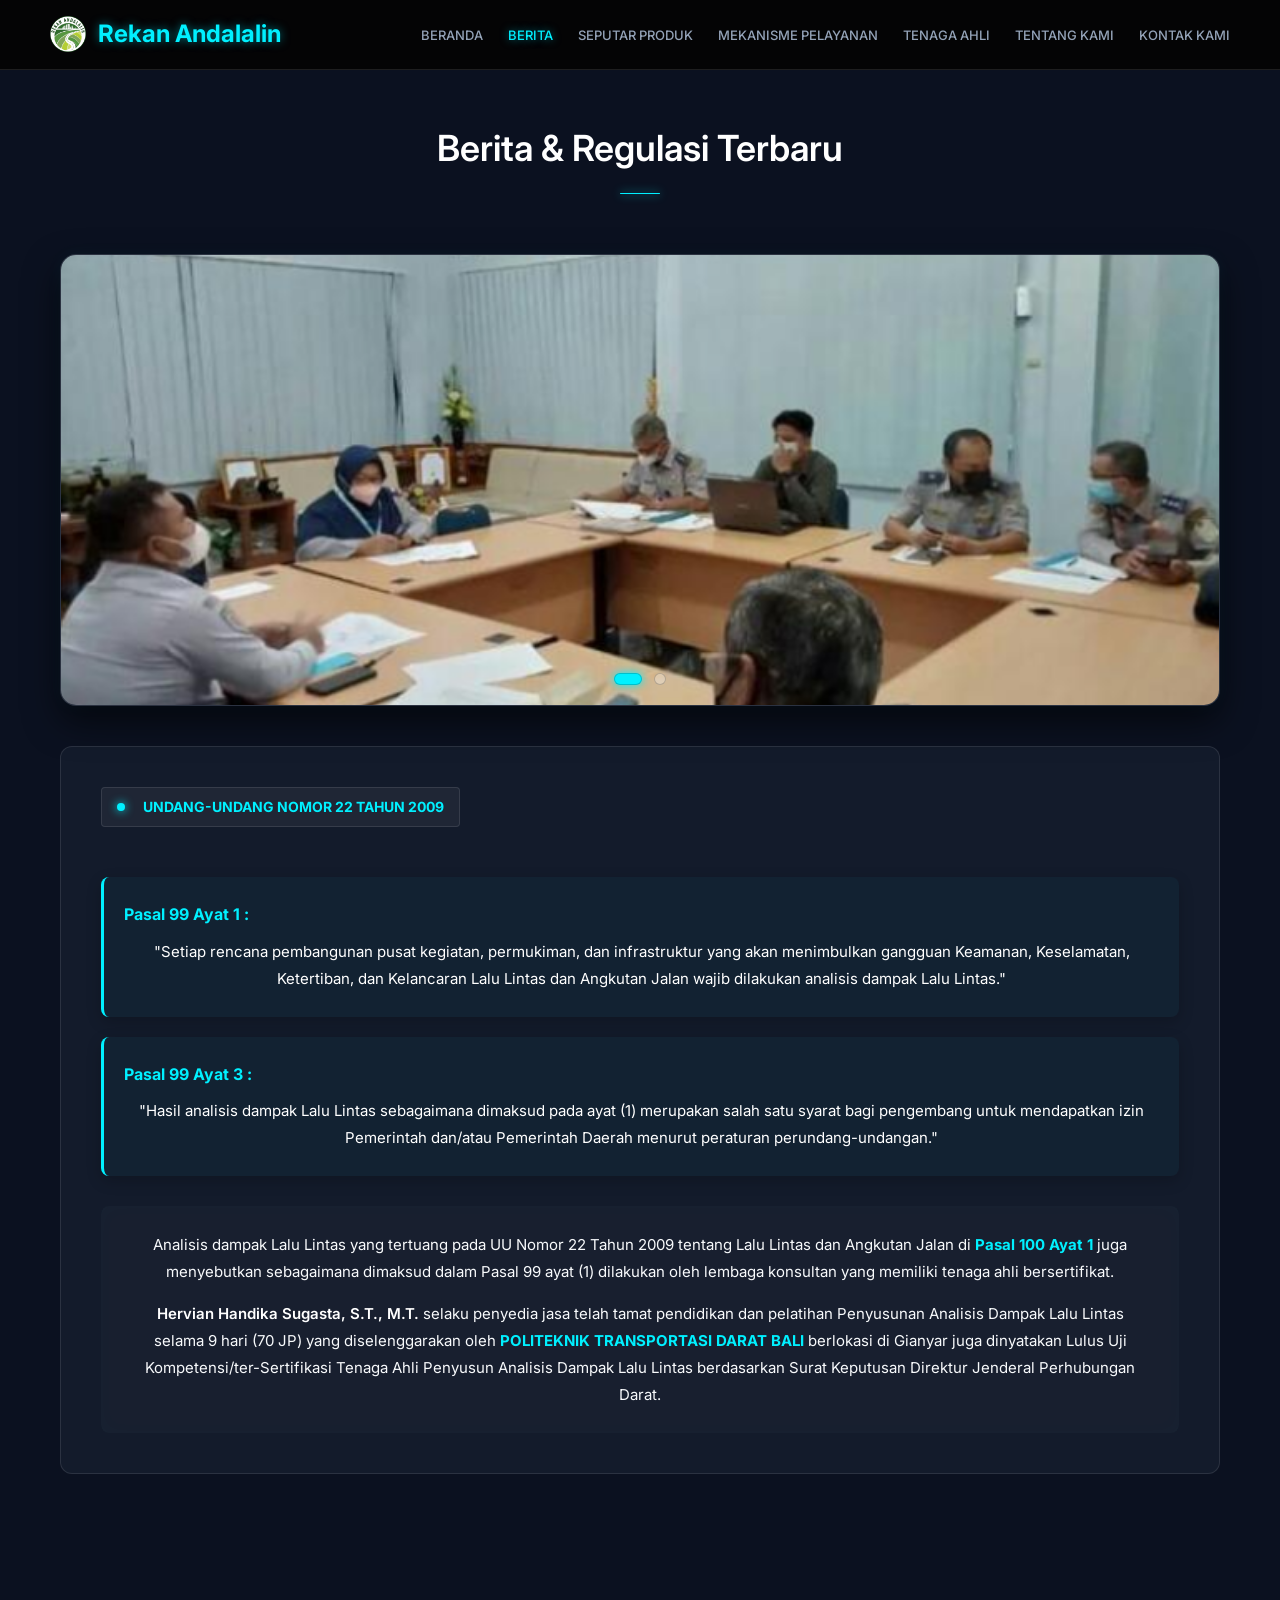
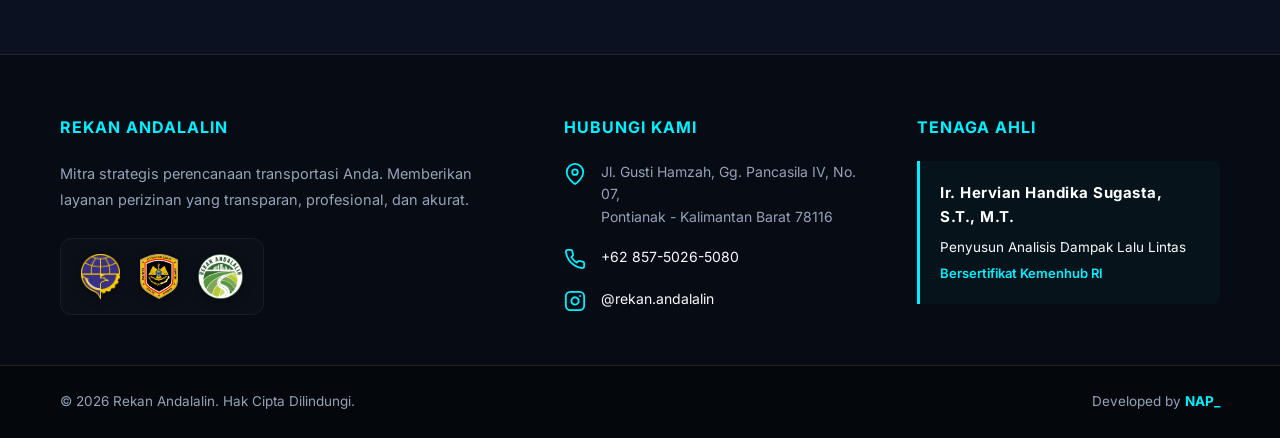
==== commit bfdbeaed: "Update berita.html" ====
--- a/berita.html
+++ b/berita.html
@@ -136,7 +136,7 @@
             <div class="footer-bottom">
                 <div class="footer-bottom-content">
                     <p>&copy; 2026 Rekan Andalalin. Hak Cipta Dilindungi.</p>
-                    <p>Developed by <a href="#" id="smart-email" title="Kirim Email ke NAP">N.A.P & Co</a></p>
+                    <p>Developed by <a href="#" id="smart-email" title="Kirim Email ke NAP">NAP_</a></p>
                 </div>
             </div>
         </footer>
